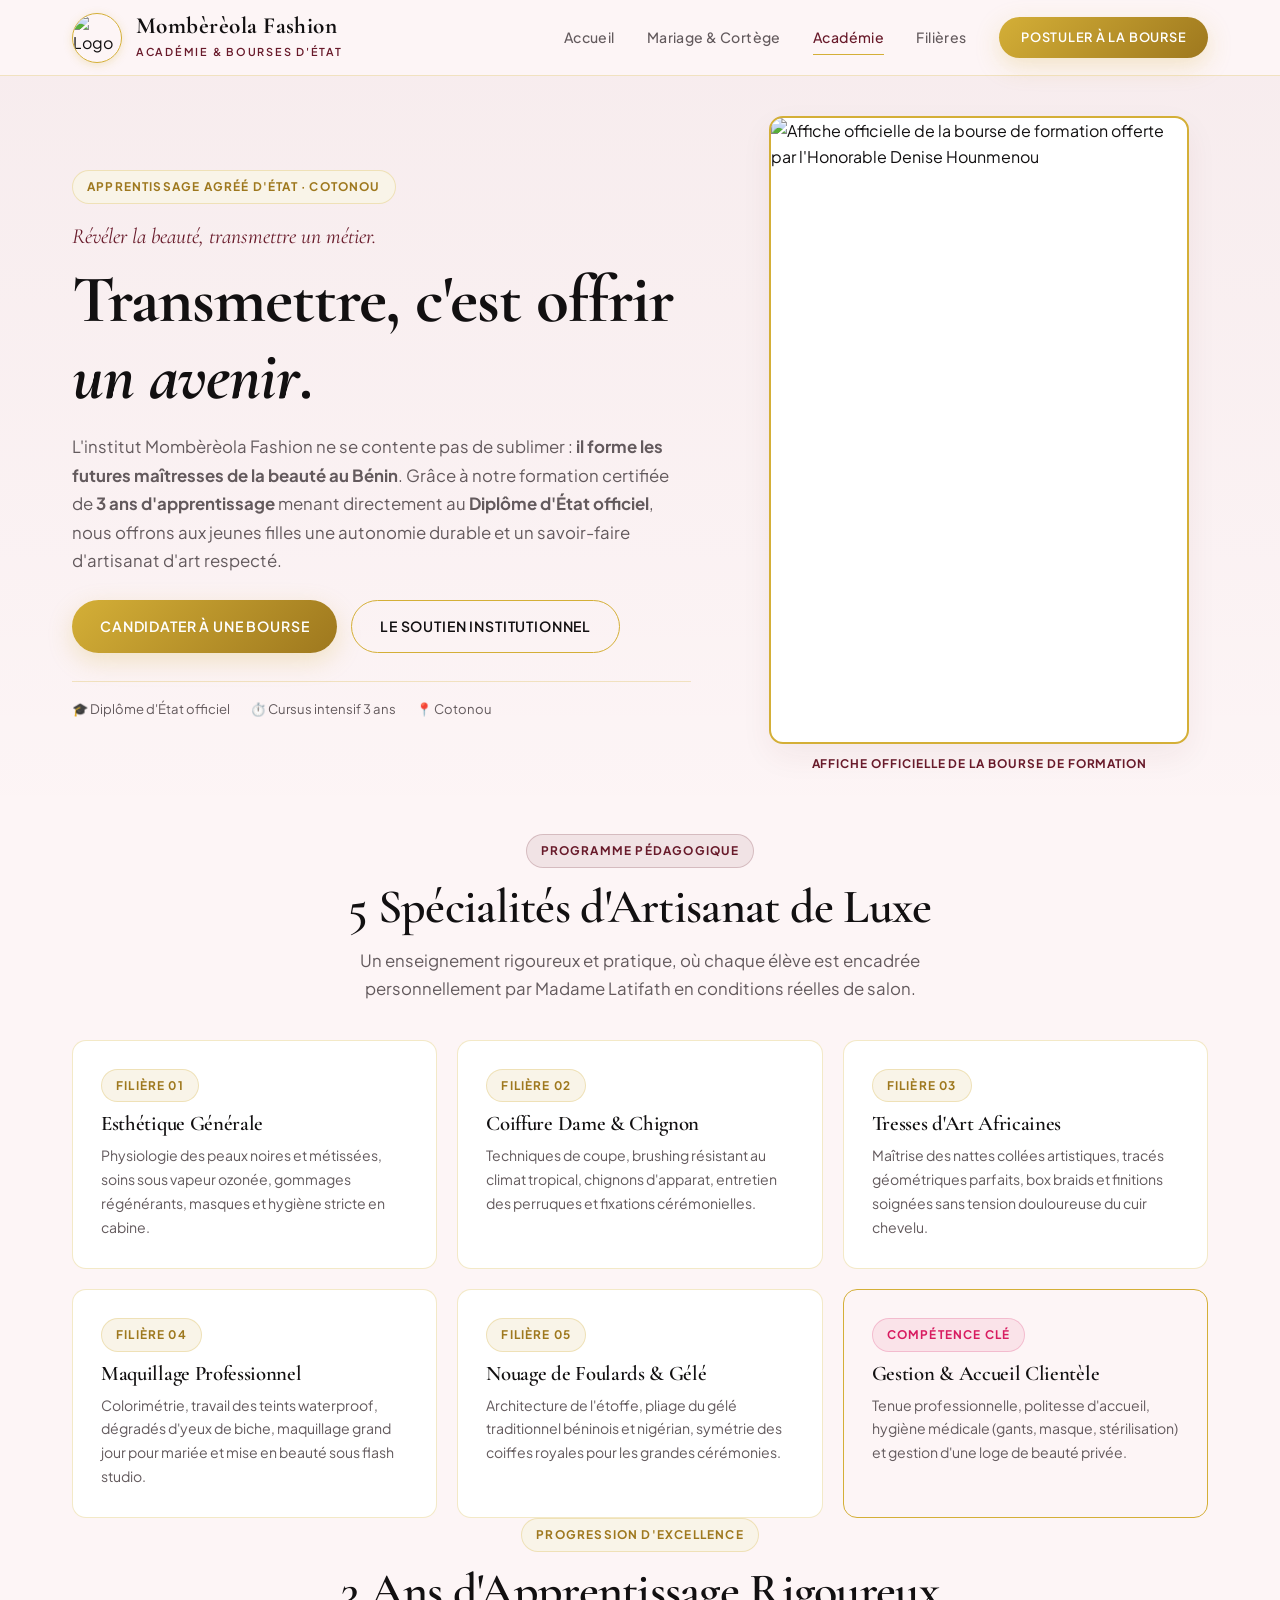
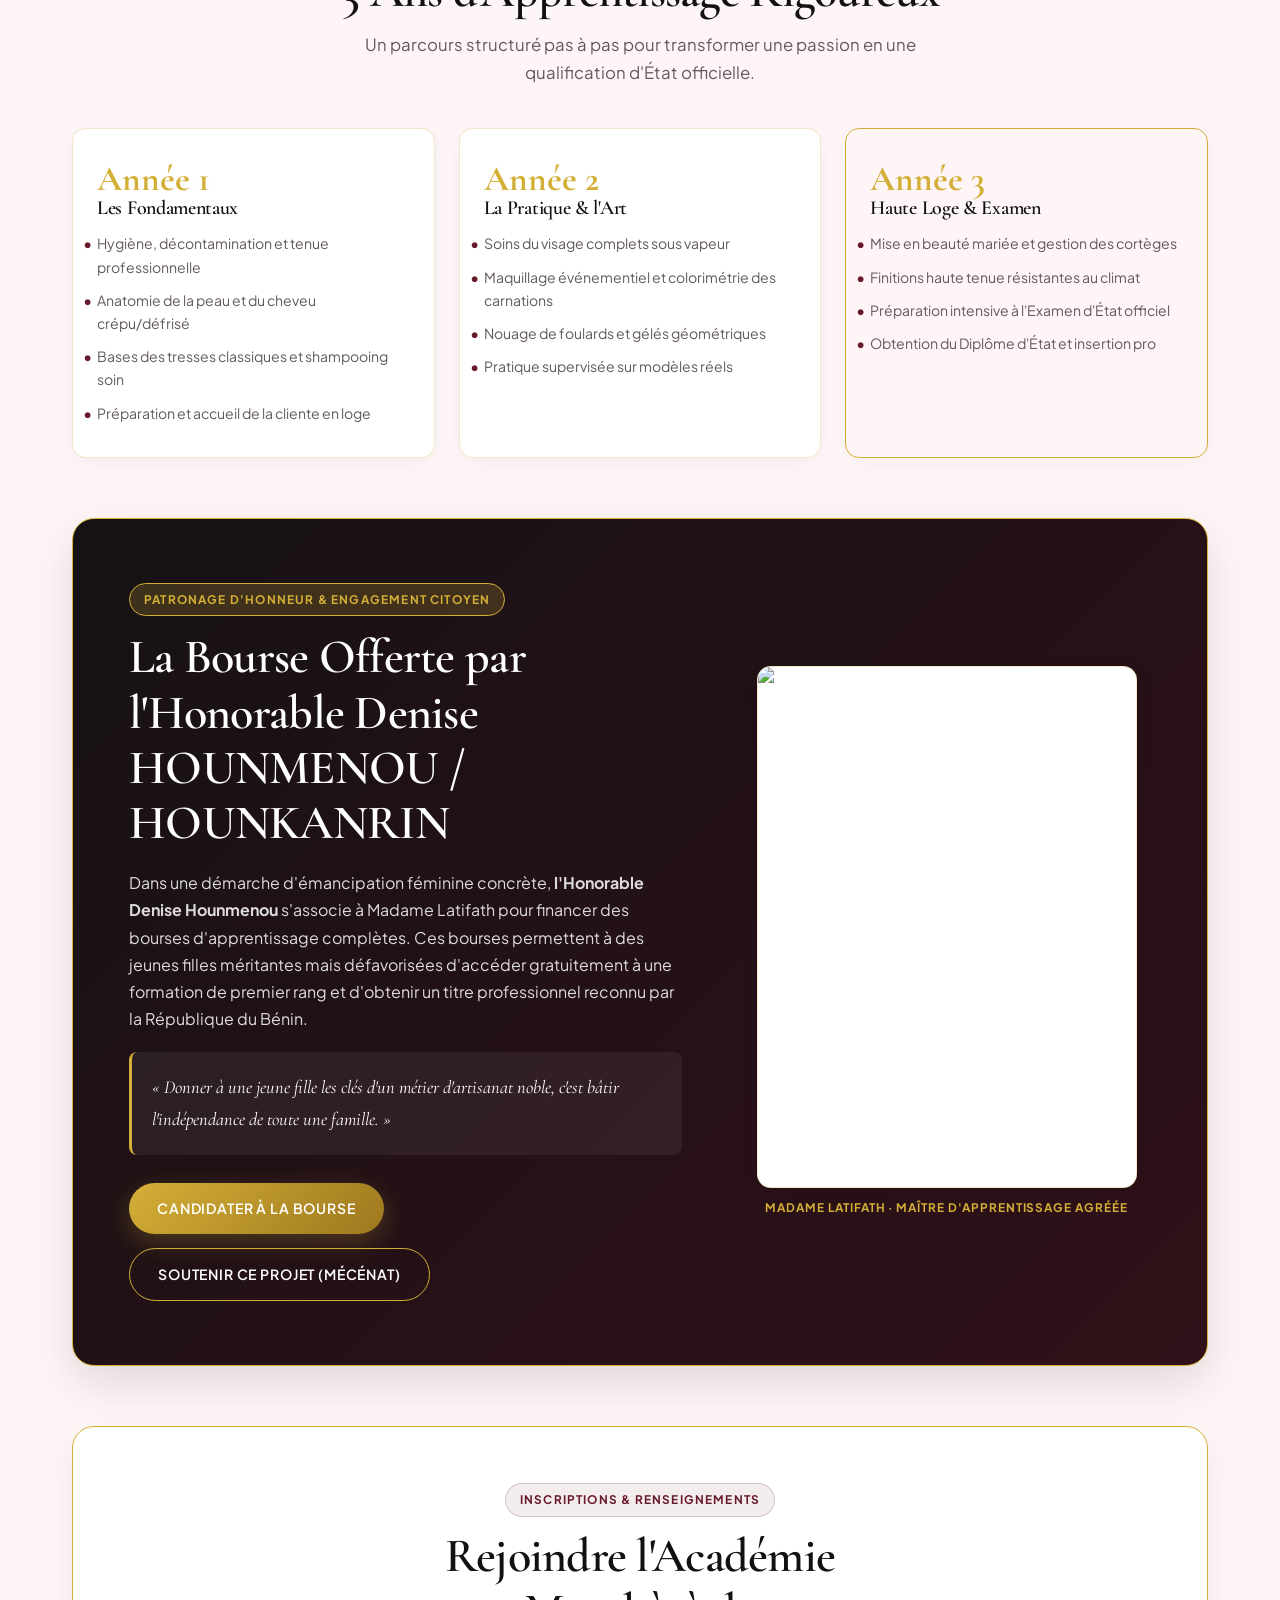
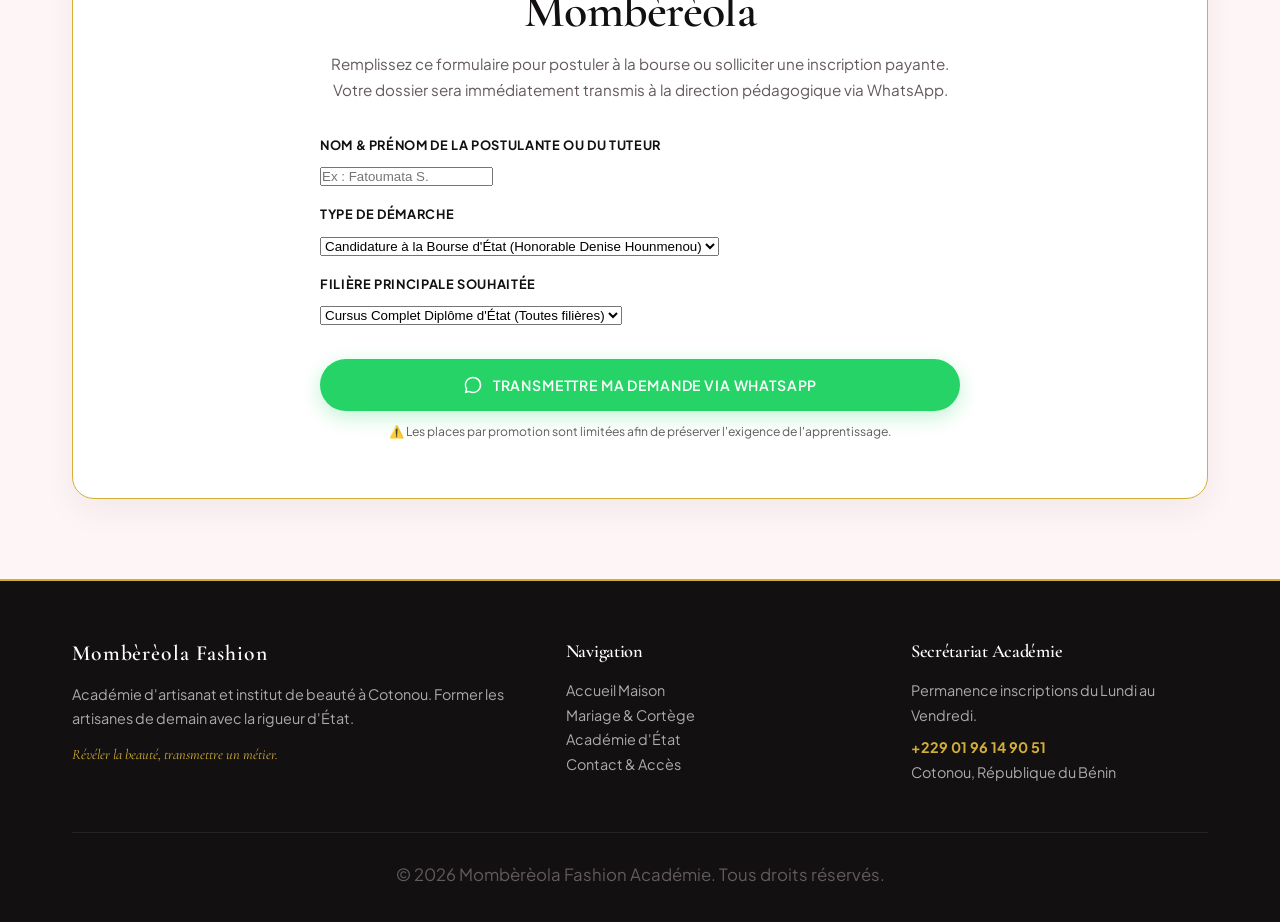
==== academie.html @ f51195c1 "Create academie.html" ====
<!DOCTYPE html>
<html lang="fr" class="scroll-smooth">
<head>
  <meta charset="UTF-8">
  <meta name="viewport" content="width=device-width, initial-scale=1.0">
  <title>Académie & Bourse de Formation d'État | Mombèrèola Fashion Cotonou</title>
  <meta name="description" content="Centre d'apprentissage professionnel en esthétique, coiffure et maquillage à Cotonou. 3 ans de formation menant au Diplôme d'État avec le soutien de l'Honorable Denise Hounmenou.">
  <meta name="theme-color" content="#121011">

  <!-- Favicons officiels -->
  <link rel="icon" href="logo/favicon.ico" sizes="any">
  <link rel="icon" type="image/png" sizes="32x32" href="logo/favicon-32.png">
  <link rel="icon" type="image/png" sizes="192x192" href="logo/favicon-192.png">
  <link rel="apple-touch-icon" href="logo/apple-touch-icon.png">

  <!-- Open Graph -->
  <meta property="og:type" content="website">
  <meta property="og:title" content="Académie Mombèrèola Fashion — Diplôme d'État & Bourse d'Apprentissage">
  <meta property="og:description" content="Transmettre, c'est offrir un avenir. Formez-vous aux métiers d'excellence de la beauté au Bénin.">
  <meta property="og:image" content="images/flyer-bourse-formation-esthetique-coiffure-maquillage-mombereola-fashion.webp">
  <meta property="og:locale" content="fr_BJ">

  <!-- Typographies Google Fonts -->
  <link rel="preconnect" href="https://fonts.googleapis.com">
  <link rel="preconnect" href="https://fonts.gstatic.com" crossorigin>
  <link href="https://fonts.googleapis.com/css2?family=Cormorant+Garamond:ital,wght@0,400;0,600;0,700;1,400;1,600&family=Plus+Jakarta+Sans:wght@300;400;500;600;700&display=swap" rel="stylesheet">

  <!-- Socle CSS Modulaire -->
  <link rel="stylesheet" href="css/variables.css">
  <link rel="stylesheet" href="css/reset-base.css">
  <link rel="stylesheet" href="css/components.css">
  <link rel="stylesheet" href="css/layout.css">

  <style>
    /* ── Hero Académie Institutionnel ── */
    .hero-academy {
      padding: 40px 0 60px;
      background: linear-gradient(180deg, rgba(104, 26, 42, 0.04) 0%, transparent 100%);
    }

    .hero-academy-grid {
      display: grid;
      grid-template-columns: 1fr;
      gap: 40px;
      align-items: center;
    }

    @media (min-width: 992px) {
      .hero-academy-grid {
        grid-template-columns: 1.15fr 0.85fr;
        gap: 60px;
      }
    }

    /* ── Cursus 3 Ans (Timeline) ── */
    .curriculum-grid {
      display: grid;
      grid-template-columns: 1fr;
      gap: 24px;
      margin-top: 40px;
    }

    @media (min-width: 768px) {
      .curriculum-grid { grid-template-columns: repeat(3, 1fr); }
    }

    .curriculum-card {
      background: var(--c-white);
      border-radius: var(--radius-md);
      padding: 32px 24px;
      border: 1px solid var(--c-gold-border);
      position: relative;
      box-shadow: var(--shadow-subtle);
    }

    .curriculum-year {
      font-family: var(--font-serif);
      font-size: 2.2rem;
      font-weight: 700;
      color: var(--c-gold);
      line-height: 1;
      margin-bottom: 8px;
    }

    .curriculum-card h3 {
      font-size: 1.25rem;
      margin-bottom: 12px;
      color: var(--c-ink);
    }

    .curriculum-card ul {
      list-style: none;
      display: flex;
      flex-direction: column;
      gap: 10px;
      font-size: 0.88rem;
      color: var(--c-text-muted);
    }

    .curriculum-card ul li::before {
      content: "•";
      color: var(--c-bordeaux);
      font-weight: bold;
      display: inline-block;
      width: 1em;
      margin-left: -1em;
    }

    /* ── Grille des 5 Filières ── */
    .filiere-grid {
      display: grid;
      grid-template-columns: 1fr;
      gap: 20px;
      margin-top: 36px;
    }

    @media (min-width: 640px) {
      .filiere-grid { grid-template-columns: repeat(2, 1fr); }
    }

    @media (min-width: 1024px) {
      .filiere-grid { grid-template-columns: repeat(3, 1fr); }
    }

    .filiere-card {
      background: var(--c-white);
      border-radius: var(--radius-md);
      padding: 28px;
      border: 1px solid var(--c-gold-border);
      transition: var(--transition-smooth);
    }

    .filiere-card:hover {
      transform: translateY(-4px);
      box-shadow: var(--shadow-card);
      border-color: var(--c-gold);
    }

    .filiere-card h4 {
      font-size: 1.3rem;
      margin-top: 10px;
      margin-bottom: 8px;
      color: var(--c-ink);
    }

    /* ── Bloc Bourse & Mécénat ── */
    .bourse-spotlight {
      background: linear-gradient(135deg, #161214 0%, #301018 100%);
      color: var(--c-white);
      border-radius: var(--radius-lg);
      padding: 48px 24px;
      border: 1px solid var(--c-gold);
      box-shadow: var(--shadow-floating);
      margin: 60px 0;
    }

    @media (min-width: 992px) {
      .bourse-spotlight { padding: 64px 56px; }
    }

    .bourse-layout {
      display: grid;
      grid-template-columns: 1fr;
      gap: 40px;
      align-items: center;
    }

    @media (min-width: 992px) {
      .bourse-layout {
        grid-template-columns: 1.15fr 0.85fr;
        gap: 60px;
      }
    }

    /* Formulaire candidature / mécénat */
    .academy-form-card {
      background: var(--c-white);
      border-radius: var(--radius-lg);
      border: 1.5px solid var(--c-gold);
      box-shadow: var(--shadow-card);
      padding: 40px 24px;
      margin-top: 40px;
    }

    @media (min-width: 768px) {
      .academy-form-card { padding: 56px 48px; }
    }
  </style>

  <!-- Schema.org SEO Cours & Formation -->
  <script type="application/ld+json">
  {
    "@context": "https://schema.org",
    "@type": "Course",
    "name": "Formation Professionnelle en Esthétique, Coiffure et Maquillage",
    "description": "Apprentissage de 3 ans sanctionné par un Diplôme d'État officiel au Bénin, sous la direction de Latifath et avec le soutien de l'Honorable Denise Hounmenou.",
    "provider": {
      "@type": "BeautySalon",
      "name": "Mombèrèola Fashion Académie",
      "address": {
        "@type": "PostalAddress",
        "addressLocality": "Cotonou",
        "addressCountry": "BJ"
      }
    }
  }
  </script>
</head>

<body>

  <!-- ========================================================================
       1. EN-TÊTE
       ======================================================================== -->
  <header class="site-header">
    <div class="container header-container">
      <a href="index.html" class="brand-identity" aria-label="Mombèrèola Fashion Accueil">
        <img src="logo/logo-mombereola-fashion.png" alt="Logo Mombèrèola Fashion" width="50" height="50">
        <div class="brand-text">
          <span class="brand-title">Mombèrèola Fashion</span>
          <p class="brand-sub">Académie & Bourses d'État</p>
        </div>
      </a>

      <nav class="desktop-nav" aria-label="Menu principal">
        <a href="index.html" class="nav-link">Accueil</a>
        <a href="mariee-et-ceremonies.html" class="nav-link">Mariage & Cortège</a>
        <a href="academie.html" class="nav-link active">Académie</a>
        <a href="#filieres" class="nav-link">Filières</a>
        <a href="#candidature" class="btn btn-gold" style="padding: 10px 22px; font-size: 0.8rem;">
          Postuler à la Bourse
        </a>
      </nav>

      <button class="burger-btn" id="burgerToggle" aria-label="Ouvrir le menu">
        <span class="burger-line"></span>
        <span class="burger-line"></span>
        <span class="burger-line"></span>
      </button>
    </div>
  </header>

  <main>

    <!-- ========================================================================
       2. HERO ACADÉMIE — TRANSMETTRE, C'EST OFFRIR UN AVENIR
       ======================================================================== -->
    <section class="hero-academy">
      <div class="container hero-academy-grid">
        <div>
          <span class="badge badge-gold" style="margin-bottom: 14px;">
            Apprentissage Agréé d'État · Cotonou
          </span>

          <p style="font-family: var(--font-serif); font-style: italic; font-size: 1.35rem; color: var(--c-bordeaux); margin-bottom: 6px;">
            Révéler la beauté, transmettre un métier.
          </p>

          <h1 style="margin-bottom: 18px;">
            Transmettre, c'est offrir <em>un avenir</em>.
          </h1>

          <p style="font-size: 1.05rem; margin-bottom: 24px;">
            L'institut Mombèrèola Fashion ne se contente pas de sublimer : <strong>il forme les futures maîtresses de la beauté au Bénin</strong>. Grâce à notre formation certifiée de <strong>3 ans d'apprentissage</strong> menant directement au <strong>Diplôme d'État officiel</strong>, nous offrons aux jeunes filles une autonomie durable et un savoir-faire d'artisanat d'art respecté.
          </p>

          <div style="display:flex; flex-wrap:wrap; gap:14px; margin-bottom: 28px;">
            <a href="#candidature" class="btn btn-gold">
              Candidater à une Bourse
            </a>
            <a href="#bourse" class="btn btn-outline-gold">
              Le Soutien Institutionnel
            </a>
          </div>

          <div style="display:flex; align-items:center; gap:20px; padding-top:16px; border-top:1px solid var(--c-gold-border); font-size:0.82rem; color:var(--c-text-muted);">
            <span>🎓 Diplôme d'État officiel</span>
            <span>⏱️ Cursus intensif 3 ans</span>
            <span>📍 Cotonou</span>
          </div>
        </div>

        <!-- Visuel Affiche Officielle de la Bourse -->
        <div style="max-width: 420px; margin: 0 auto; width: 100%;">
          <div class="card-luxury" style="border: 2px solid var(--c-gold); box-shadow: var(--shadow-card);">
            <img src="images/flyer-bourse-formation-esthetique-coiffure-maquillage-mombereola-fashion.webp" 
                 alt="Affiche officielle de la bourse de formation offerte par l'Honorable Denise Hounmenou" 
                 width="720" height="1080" fetchpriority="high">
          </div>
          <p style="text-align: center; font-size: 0.74rem; text-transform: uppercase; letter-spacing: 0.08em; color: var(--c-bordeaux); margin-top: 10px; font-weight: 700;">
            Affiche Officielle de la Bourse de Formation
          </p>
        </div>
      </div>
    </section>

    <!-- ========================================================================
       3. LES 5 FILIÈRES D'EXCELLENCE ENSEIGNÉES
       ======================================================================== -->
    <section class="section-py" id="filieres" style="background-color: var(--c-surface-soft);">
      <div class="container">
        <div style="text-align: center; max-width: 660px; margin: 0 auto;">
          <span class="badge badge-bordeaux">Programme Pédagogique</span>
          <h2 style="margin-top: 12px; margin-bottom: 12px;">5 Spécialités d'Artisanat de Luxe</h2>
          <p>Un enseignement rigoureux et pratique, où chaque élève est encadrée personnellement par Madame Latifath en conditions réelles de salon.</p>
        </div>

        <div class="filiere-grid">
          
          <!-- Filière 1 -->
          <div class="filiere-card">
            <span class="badge badge-gold">Filière 01</span>
            <h4>Esthétique Générale</h4>
            <p style="font-size: 0.88rem; color: var(--c-text-muted);">
              Physiologie des peaux noires et métissées, soins sous vapeur ozonée, gommages régénérants, masques et hygiène stricte en cabine.
            </p>
          </div>

          <!-- Filière 2 -->
          <div class="filiere-card">
            <span class="badge badge-gold">Filière 02</span>
            <h4>Coiffure Dame &amp; Chignon</h4>
            <p style="font-size: 0.88rem; color: var(--c-text-muted);">
              Techniques de coupe, brushing résistant au climat tropical, chignons d'apparat, entretien des perruques et fixations cérémonielles.
            </p>
          </div>

          <!-- Filière 3 -->
          <div class="filiere-card">
            <span class="badge badge-gold">Filière 03</span>
            <h4>Tresses d'Art Africaines</h4>
            <p style="font-size: 0.88rem; color: var(--c-text-muted);">
              Maîtrise des nattes collées artistiques, tracés géométriques parfaits, box braids et finitions soignées sans tension douloureuse du cuir chevelu.
            </p>
          </div>

          <!-- Filière 4 -->
          <div class="filiere-card">
            <span class="badge badge-gold">Filière 04</span>
            <h4>Maquillage Professionnel</h4>
            <p style="font-size: 0.88rem; color: var(--c-text-muted);">
              Colorimétrie, travail des teints waterproof, dégradés d'yeux de biche, maquillage grand jour pour mariée et mise en beauté sous flash studio.
            </p>
          </div>

          <!-- Filière 5 -->
          <div class="filiere-card">
            <span class="badge badge-gold">Filière 05</span>
            <h4>Nouage de Foulards &amp; Gélé</h4>
            <p style="font-size: 0.88rem; color: var(--c-text-muted);">
              Architecture de l'étoffe, pliage du gélé traditionnel béninois et nigérian, symétrie des coiffes royales pour les grandes cérémonies.
            </p>
          </div>

          <!-- Filière Transversale -->
          <div class="filiere-card" style="background: var(--c-blush-soft); border-color: var(--c-gold);">
            <span class="badge badge-magenta">Compétence Clé</span>
            <h4>Gestion &amp; Accueil Clientèle</h4>
            <p style="font-size: 0.88rem; color: var(--c-text-muted);">
              Tenue professionnelle, politesse d'accueil, hygiène médicale (gants, masque, stérilisation) et gestion d'une loge de beauté privée.
            </p>
          </div>

        </div>
      </div>
    </section>

    <!-- ========================================================================
       4. LE CURSUS EN 3 ANS (VERS LE DIPLÔME D'ÉTAT)
       ======================================================================== -->
    <section class="section-py">
      <div class="container">
        <div style="text-align: center; max-width: 640px; margin: 0 auto;">
          <span class="badge badge-gold">Progression d'Excellence</span>
          <h2 style="margin-top: 12px; margin-bottom: 12px;">3 Ans d'Apprentissage Rigoureux</h2>
          <p>Un parcours structuré pas à pas pour transformer une passion en une qualification d'État officielle.</p>
        </div>

        <div class="curriculum-grid">
          
          <div class="curriculum-card">
            <span class="curriculum-year">Année 1</span>
            <h3>Les Fondamentaux</h3>
            <ul>
              <li>Hygiène, décontamination et tenue professionnelle</li>
              <li>Anatomie de la peau et du cheveu crépu/défrisé</li>
              <li>Bases des tresses classiques et shampooing soin</li>
              <li>Préparation et accueil de la cliente en loge</li>
            </ul>
          </div>

          <div class="curriculum-card">
            <span class="curriculum-year">Année 2</span>
            <h3>La Pratique &amp; l'Art</h3>
            <ul>
              <li>Soins du visage complets sous vapeur</li>
              <li>Maquillage événementiel et colorimétrie des carnations</li>
              <li>Nouage de foulards et gélés géométriques</li>
              <li>Pratique supervisée sur modèles réels</li>
            </ul>
          </div>

          <div class="curriculum-card" style="border-color: var(--c-gold); background: var(--c-blush-soft);">
            <span class="curriculum-year">Année 3</span>
            <h3>Haute Loge &amp; Examen</h3>
            <ul>
              <li>Mise en beauté mariée et gestion des cortèges</li>
              <li>Finitions haute tenue résistantes au climat</li>
              <li>Préparation intensive à l'Examen d'État officiel</li>
              <li>Obtention du Diplôme d'État et insertion pro</li>
            </ul>
          </div>

        </div>
      </div>
    </section>

    <!-- ========================================================================
       5. LE PARTENARIAT AVEC L'HONORABLE DENISE HOUNMENOU
       ======================================================================== -->
    <section class="container" id="bourse">
      <div class="bourse-spotlight">
        <div class="bourse-layout">
          <div>
            <span class="badge" style="background: rgba(212, 175, 55, 0.2); color: var(--c-gold); border: 1px solid var(--c-gold);">
              Patronage d'Honneur &amp; Engagement Citoyen
            </span>
            <h2 style="color: #FFFFFF; margin-top: 14px; margin-bottom: 18px;">
              La Bourse Offerte par l'Honorable Denise HOUNMENOU / HOUNKANRIN
            </h2>
            <p style="color: rgba(255, 255, 255, 0.85); font-size: 1rem; line-height: 1.7; margin-bottom: 20px;">
              Dans une démarche d'émancipation féminine concrète, <strong>l'Honorable Denise Hounmenou</strong> s'associe à Madame Latifath pour financer des bourses d'apprentissage complètes. Ces bourses permettent à des jeunes filles méritantes mais défavorisées d'accéder gratuitement à une formation de premier rang et d'obtenir un titre professionnel reconnu par la République du Bénin.
            </p>

            <div style="background: rgba(255, 255, 255, 0.06); border-radius: var(--radius-sm); padding: 20px; border-left: 3px solid var(--c-gold); margin-bottom: 28px;">
              <p style="font-family: var(--font-serif); font-style: italic; font-size: 1.15rem; color: #FFFFFF;">
                « Donner à une jeune fille les clés d'un métier d'artisanat noble, c'est bâtir l'indépendance de toute une famille. »
              </p>
            </div>

            <div style="display:flex; flex-wrap:wrap; gap:14px;">
              <a href="#candidature" class="btn btn-gold">
                Candidater à la Bourse
              </a>
              <a href="https://wa.me/2290196149051?text=Bonjour%20Madame%20Latifath%2C%20je%20souhaite%20devenir%20partenaire%20ou%20m%C3%A9c%C3%A8ne%20des%20Bourses%20de%20Formation" 
                 target="_blank" rel="noopener noreferrer" class="btn btn-outline-gold" style="color:#FFF; border-color:var(--c-gold);">
                Soutenir ce Projet (Mécénat)
              </a>
            </div>
          </div>

          <!-- Portrait Latifath Maître d'Apprentissage -->
          <div style="max-width: 380px; margin: 0 auto; width: 100%;">
            <div class="card-luxury" style="aspect-ratio: 4/5.5; overflow:hidden;">
              <img src="images/portrait-maquillage-coiffure-chignon-robe-corail-mombereola-fashion.webp" 
                   alt="Madame Latifath, Maître formatrice à l'Académie Mombèrèola Fashion" 
                   width="795" height="1200" loading="lazy" style="height:100%; object-fit:cover;">
            </div>
            <p style="text-align: center; font-size: 0.74rem; text-transform: uppercase; letter-spacing: 0.08em; color: var(--c-gold); margin-top: 10px; font-weight: 700;">
              Madame Latifath · Maître d'Apprentissage Agréée
            </p>
          </div>
        </div>
      </div>
    </section>

    <!-- ========================================================================
       6. FORMULAIRE INTERACTIF CANDIDATURE & SOUTIEN WHATSAPP
       ======================================================================== -->
    <section class="container" id="candidature">
      <div class="academy-form-card">
        <div style="text-align: center; max-width: 620px; margin: 0 auto;">
          <span class="badge badge-bordeaux">Inscriptions &amp; Renseignements</span>
          <h2 style="margin-top: 12px; margin-bottom: 12px;">Rejoindre l'Académie Mombèrèola</h2>
          <p style="font-size: 0.95rem;">
            Remplissez ce formulaire pour postuler à la bourse ou solliciter une inscription payante. Votre dossier sera immédiatement transmis à la direction pédagogique via WhatsApp.
          </p>
        </div>

        <form id="academyForm" style="max-width: 640px; margin: 32px auto 0;">
          <div style="display:grid; grid-template-columns: 1fr; gap: 16px;">
            <div>
              <label for="studentName" style="font-size: 0.8rem; font-weight: 700; text-transform: uppercase; letter-spacing: 0.05em; color: var(--c-ink); display:block; margin-bottom: 6px;">Nom &amp; Prénom de la postulante ou du tuteur</label>
              <input type="text" id="studentName" class="custom-input" placeholder="Ex : Fatoumata S." required>
            </div>

            <div style="display:grid; grid-template-columns: 1fr; gap: 16px;">
              <div>
                <label for="requestType" style="font-size: 0.8rem; font-weight: 700; text-transform: uppercase; letter-spacing: 0.05em; color: var(--c-ink); display:block; margin-bottom: 6px;">Type de Démarche</label>
                <select id="requestType" class="custom-input">
                  <option value="Candidature Bourse Honorable Denise Hounmenou">Candidature à la Bourse d'État (Honorable Denise Hounmenou)</option>
                  <option value="Inscription Cursus Professionnel Standard">Inscription à l'apprentissage (Frais réguliers)</option>
                  <option value="Mécénat / Partenaire Institutionnel">Je souhaite soutenir / parrainer une bourse</option>
                  <option value="Demande d'information générale">Demande d'information générale</option>
                </select>
              </div>

              <div>
                <label for="chosenFiliere" style="font-size: 0.8rem; font-weight: 700; text-transform: uppercase; letter-spacing: 0.05em; color: var(--c-ink); display:block; margin-bottom: 6px;">Filière Principale Souhaitée</label>
                <select id="chosenFiliere" class="custom-input">
                  <option value="Cursus Complet (Esthétique, Coiffure, Tresse, Maquillage, Foulards)">Cursus Complet Diplôme d'État (Toutes filières)</option>
                  <option value="Spécialité Maquillage Professionnel">Spécialité Maquillage Professionnel</option>
                  <option value="Spécialité Coiffure Dame & Tresses">Spécialité Coiffure Dame &amp; Tresses</option>
                  <option value="Spécialité Nouage de Gélé & Foulards">Spécialité Nouage de Gélé &amp; Foulards</option>
                  <option value="Spécialité Soins Cabine & Esthétique">Spécialité Soins Cabine &amp; Esthétique</option>
                </select>
              </div>
            </div>

            <div style="margin-top: 16px; text-align: center;">
              <button type="submit" class="btn btn-whatsapp" style="width: 100%; padding: 16px;">
                <svg width="20" height="20" viewBox="0 0 24 24" fill="currentColor"><path d="M12.04 2c-5.46 0-9.91 4.45-9.91 9.91 0 1.75.46 3.45 1.32 4.95L2.05 22l5.25-1.38c1.45.79 3.08 1.21 4.74 1.21 5.46 0 9.91-4.45 9.91-9.91 0-2.65-1.03-5.14-2.9-7.01A9.82 9.82 0 0 0 12.04 2zm0 18.14c-1.48 0-2.93-.4-4.2-1.15l-.3-.18-3.12.82.83-3.04-.2-.31a8.12 8.12 0 0 1-1.25-4.37c0-4.49 3.65-8.14 8.14-8.14 2.18 0 4.22.85 5.76 2.39a8.08 8.08 0 0 1 2.38 5.75c0 4.49-3.65 8.14-8.14 8.14z"/></svg>
                Transmettre ma Demande via WhatsApp
              </button>
              <p style="font-size: 0.76rem; color: var(--c-text-muted); margin-top: 10px;">
                ⚠️ Les places par promotion sont limitées afin de préserver l'exigence de l'apprentissage.
              </p>
            </div>
          </div>
        </form>
      </div>
    </section>

  </main>

  <!-- ========================================================================
       7. PIED DE PAGE
       ======================================================================== -->
  <footer class="site-footer">
    <div class="container">
      <div class="footer-grid">
        <div class="footer-col">
          <h4 style="font-family: var(--font-serif); letter-spacing: 0.04em;">Mombèrèola Fashion</h4>
          <p style="margin-bottom: 12px;">
            Académie d'artisanat et institut de beauté à Cotonou. Former les artisanes de demain avec la rigueur d'État.
          </p>
          <p style="color: var(--c-gold); font-family: var(--font-serif); font-style: italic;">
            Révéler la beauté, transmettre un métier.
          </p>
        </div>

        <div class="footer-col">
          <h4 style="font-size: 1.15rem;">Navigation</h4>
          <p><a href="index.html">Accueil Maison</a></p>
          <p><a href="mariee-et-ceremonies.html">Mariage & Cortège</a></p>
          <p><a href="academie.html">Académie d'État</a></p>
          <p><a href="index.html#contact">Contact & Accès</a></p>
        </div>

        <div class="footer-col">
          <h4 style="font-size: 1.15rem;">Secrétariat Académie</h4>
          <p>Permanence inscriptions du Lundi au Vendredi.</p>
          <p style="margin-top: 8px; color: var(--c-gold); font-weight: 700;">+229 01 96 14 90 51</p>
          <p>Cotonou, République du Bénin</p>
        </div>
      </div>

      <div class="footer-bottom">
        <p>&copy; <span id="yearPlaceholder"></span> Mombèrèola Fashion Académie. Tous droits réservés.</p>
      </div>
    </div>
  </footer>

  <!-- ========================================================================
       8. BARRE MOBILE FLOTTANTE
       ======================================================================== -->
  <aside class="mobile-concierge-bar" aria-label="Action rapide mobile">
    <a href="tel:+2290196149051" class="mobile-call-action" aria-label="Téléphoner à l'académie">
      <svg width="20" height="20" viewBox="0 0 24 24" fill="none" stroke="currentColor" stroke-width="2"><path d="M22 16.92v3a2 2 0 0 1-2.18 2 19.79 19.79 0 0 1-8.63-3.07 19.5 19.5 0 0 1-6-6 19.79 19.79 0 0 1-3.07-8.67A2 2 0 0 1 4.11 2h3a2 2 0 0 1 2 1.72 12.84 12.84 0 0 0 .7 2.81 2 2 0 0 1-.45 2.11L8.09 9.91a16 16 0 0 0 6 6l1.27-1.27a2 2 0 0 1 2.11-.45 12.84 12.84 0 0 0 2.81.7A2 2 0 0 1 22 16.92z"/></svg>
    </a>
    <a href="https://wa.me/2290196149051?text=Bonjour%20Madame%20Latifath%2C%20je%20souhaite%20des%20informations%20sur%20les%20Bourses%20de%20Formation%20de%20l%27Acad%C3%A9mie" 
       target="_blank" rel="noopener noreferrer" class="mobile-whatsapp-action">
      <svg width="20" height="20" viewBox="0 0 24 24" fill="currentColor"><path d="M12.04 2c-5.46 0-9.91 4.45-9.91 9.91 0 1.75.46 3.45 1.32 4.95L2.05 22l5.25-1.38c1.45.79 3.08 1.21 4.74 1.21 5.46 0 9.91-4.45 9.91-9.91 0-2.65-1.03-5.14-2.9-7.01A9.82 9.82 0 0 0 12.04 2zm0 18.14c-1.48 0-2.93-.4-4.2-1.15l-.3-.18-3.12.82.83-3.04-.2-.31a8.12 8.12 0 0 1-1.25-4.37c0-4.49 3.65-8.14 8.14-8.14 2.18 0 4.22.85 5.76 2.39a8.08 8.08 0 0 1 2.38 5.75c0 4.49-3.65 8.14-8.14 8.14z"/></svg>
      Renseignements Bourse
    </a>
  </aside>

  <!-- Script Générateur WhatsApp Inscription -->
  <script>
    document.getElementById('yearPlaceholder').textContent = new Date().getFullYear();

    // Menu Mobile
    const burgerToggle = document.getElementById('burgerToggle');
    const desktopNav = document.querySelector('.desktop-nav');
    burgerToggle.addEventListener('click', () => {
      const isVisible = desktopNav.style.display === 'flex';
      desktopNav.style.display = isVisible ? 'none' : 'flex';
      desktopNav.style.flexDirection = 'column';
      desktopNav.style.position = 'absolute';
      desktopNav.style.top = 'var(--header-height)';
      desktopNav.style.left = '0';
      desktopNav.style.right = '0';
      desktopNav.style.background = '#FFFFFF';
      desktopNav.style.padding = '24px';
      desktopNav.style.boxShadow = 'var(--shadow-floating)';
      desktopNav.style.borderBottom = '1px solid var(--c-gold-border)';
    });

    // Générateur intelligent WhatsApp Académie
    document.getElementById('academyForm').addEventListener('submit', function(e) {
      e.preventDefault();
      const name = document.getElementById('studentName').value;
      const type = document.getElementById('requestType').value;
      const filiere = document.getElementById('chosenFiliere').value;

      const message = `Bonjour Madame Latifath,\n\nJe vous contacte concernant l'Académie Mombèrèola :\n• Demandeur : *${name}*\n• Objet : *${type}*\n• Filière : *${filiere}*\n\nJe souhaite connaître les modalités de sélection et le dossier à fournir. Merci !`;
      
      const encodedUrl = `https://wa.me/2290196149051?text=${encodeURIComponent(message)}`;
      window.open(encodedUrl, '_blank');
    });
  </script>

</body>
</html>
---- css/variables.css ----
/* ==========================================================================
   MOMBÈRÈOLA FASHION — DESIGN SYSTEM TOKENS
   Identité chromatique extraite directement du logo officiel
   ========================================================================== */

:root {
  /* ── 1. NUANCIER DU LOGO OFFICIEL ── */
  --c-ink:            #121011; /* Noir encre calligraphique (traits, regard, typographie) */
  --c-bordeaux:       #681A2A; /* Bordeaux impérial (feuilles du médaillon floral) */
  --c-bordeaux-dark:  #4A101C; /* Nuance profonde pour contrastes de luxe */
  --c-magenta:        #D81B60; /* Rose fuchsia vibrant (fleur sculptée et lèvres) */
  --c-magenta-glow:   rgba(216, 27, 96, 0.25);
  
  --c-blush-pastel:   #F8D7DE; /* Rose pastel tendre (pétales de cerisier) */
  --c-blush-soft:     #FDF5F6; /* Voile rosé très doux (fonds éditoriaux, soie) */
  --c-white:          #FFFFFF; /* Blanc nacré (centre lumineux du médaillon) */

  /* ── 2. ORS & ANNEAUX PRÉCIEUX ── */
  --c-gold:           #D4AF37; /* Or chaud ciselé du double anneau */
  --c-gold-dark:      #9E781E; /* Ombrage or pour le relief et le biseautage */
  --c-gold-light:     #F9F4E8; /* Éclat d'or pâle pour les badges et surbrillances */
  --c-gold-border:    rgba(212, 175, 55, 0.28); /* Liseré doré haute précision */

  /* ── 3. COULEURS FONCTIONNELLES & CONVERSIONS ── */
  --c-text-primary:   var(--c-ink);
  --c-text-muted:     #635A5D; /* Gris chaud teinté bordeaux pour la lisibilité */
  --c-text-light:     #8C8285;
  --c-wa-green:       #25D366; /* Vert officiel WhatsApp Business */
  --c-wa-green-hover: #1EBE5D;
  --c-wa-glow:        rgba(37, 211, 102, 0.28);

  /* ── 4. TYPOGRAPHIES HAUTE MAISON ── */
  --font-serif:       'Cormorant Garamond', Didot, 'Bodoni MT', Georgia, serif;
  --font-sans:        'Plus Jakarta Sans', -apple-system, BlinkMacSystemFont, 'Segoe UI', Roboto, sans-serif;

  /* ── 5. OMBRES PORTÉES & ÉCRINS ── */
  --shadow-subtle:    0 4px 20px rgba(18, 16, 17, 0.04);
  --shadow-card:      0 12px 32px rgba(104, 26, 42, 0.06);
  --shadow-gold:      0 8px 24px rgba(212, 175, 55, 0.25);
  --shadow-floating:  0 18px 45px rgba(18, 16, 17, 0.12);

  /* ── 6. RAYONS DE COURBURE & ÉCHELLES ── */
  --radius-xs:        4px;
  --radius-sm:        8px;
  --radius-md:        14px;
  --radius-lg:        22px;
  --radius-full:      9999px;

  /* ── 7. TRANSITIONS FLUIDES (60 FPS GARANTI) ── */
  --ease-couture:     cubic-bezier(0.16, 1, 0.3, 1);
  --transition-fast:  all 0.18s var(--ease-couture);
  --transition-smooth: all 0.3s var(--ease-couture);

  /* ── 8. STRUCTURE DE PAGE ── */
  --max-width:        1200px;
  --header-height:    76px;
  --bottom-bar-height: 70px;
}
---- css/components.css ----
/* ==========================================================================
   COMPOSANTS DE LUXE & INTERFACES DE CONVERSION
   ========================================================================== */

/* ── 1. BOUTONS COUTURE ── */
.btn {
  display: inline-flex;
  align-items: center;
  justify-content: center;
  gap: 10px;
  padding: 14px 28px;
  border-radius: var(--radius-full);
  font-size: 0.88rem;
  font-weight: 600;
  letter-spacing: 0.06em;
  text-transform: uppercase;
  transition: var(--transition-fast);
  will-change: transform;
  white-space: nowrap;
}

.btn:hover {
  transform: translateY(-2px);
}

.btn:active {
  transform: translateY(0);
}

/* Bouton Or Miroir (Inspiré du double anneau) */
.btn-gold {
  background: linear-gradient(135deg, var(--c-gold) 0%, var(--c-gold-dark) 100%);
  color: var(--c-white);
  box-shadow: var(--shadow-gold);
}

.btn-gold:hover {
  box-shadow: 0 10px 28px rgba(212, 175, 55, 0.42);
  filter: brightness(1.05);
}

/* Bouton Noir Encre (Graphisme pur du regard) */
.btn-ink {
  background-color: var(--c-ink);
  color: var(--c-white);
}

.btn-ink:hover {
  background-color: var(--c-bordeaux);
}

/* Bouton Contour Or Ciselé */
.btn-outline-gold {
  background: transparent;
  color: var(--c-ink);
  border: 1px solid var(--c-gold);
}

.btn-outline-gold:hover {
  background-color: var(--c-gold-light);
  border-color: var(--c-gold-dark);
}

/* Bouton de Conversion Directe WhatsApp */
.btn-whatsapp {
  background-color: var(--c-wa-green);
  color: var(--c-white);
  box-shadow: 0 6px 20px var(--c-wa-glow);
}

.btn-whatsapp:hover {
  background-color: var(--c-wa-green-hover);
  box-shadow: 0 10px 26px rgba(37, 211, 102, 0.45);
}

/* ── 2. BADGES & DISTINCTIONS ── */
.badge {
  display: inline-flex;
  align-items: center;
  gap: 8px;
  padding: 6px 14px;
  border-radius: var(--radius-full);
  font-size: 0.74rem;
  font-weight: 700;
  letter-spacing: 0.1em;
  text-transform: uppercase;
}

.badge-gold {
  background-color: var(--c-gold-light);
  color: var(--c-gold-dark);
  border: 1px solid var(--c-gold-border);
}

.badge-bordeaux {
  background-color: rgba(104, 26, 42, 0.08);
  color: var(--c-bordeaux);
  border: 1px solid rgba(104, 26, 42, 0.2);
}

.badge-magenta {
  background-color: rgba(216, 27, 96, 0.08);
  color: var(--c-magenta);
  border: 1px solid rgba(216, 27, 96, 0.2);
}

/* ── 3. CARTES HAUTE MAISON ── */
.card-luxury {
  background-color: var(--c-white);
  border-radius: var(--radius-md);
  border: 1px solid var(--c-gold-border);
  overflow: hidden;
  transition: var(--transition-smooth);
  box-shadow: var(--shadow-subtle);
}

.card-luxury:hover {
  transform: translateY(-4px);
  box-shadow: var(--shadow-card);
  border-color: var(--c-gold);
}

/* ── 4. SÉPARATEURS HAUTE COUTURE ── */
.ornament-line {
  display: flex;
  align-items: center;
  justify-content: center;
  gap: 16px;
  margin: 32px auto;
  max-width: 240px;
}

.ornament-line::before,
.ornament-line::after {
  content: "";
  height: 1px;
  flex-grow: 1;
  background: linear-gradient(90deg, transparent, var(--c-gold), transparent);
}

.ornament-dot {
  width: 6px;
  height: 6px;
  border-radius: 50%;
  background-color: var(--c-gold);
}
---- css/layout.css ----
/* ==========================================================================
   STRUCTURE GÉNÉRALE : EN-TÊTE, BARRE MOBILE & PIED DE PAGE
   ========================================================================== */

/* ── 1. EN-TÊTE FIXE ULTRA-LÉGER ── */
.site-header {
  position: sticky;
  top: 0;
  z-index: 100;
  height: var(--header-height);
  background: rgba(253, 245, 246, 0.92);
  backdrop-filter: blur(14px);
  -webkit-backdrop-filter: blur(14px);
  border-bottom: 1px solid var(--c-gold-border);
  transition: var(--transition-smooth);
}

.header-container {
  height: 100%;
  display: flex;
  align-items: center;
  justify-content: space-between;
}

/* Bloc Logo + Titre */
.brand-identity {
  display: flex;
  align-items: center;
  gap: 14px;
}

.brand-identity img {
  width: 50px;
  height: 50px;
  border-radius: 50%;
  object-fit: cover;
  border: 1.5px solid var(--c-gold);
  box-shadow: 0 2px 8px rgba(212, 175, 55, 0.25);
}

.brand-text h1, .brand-text .brand-title {
  font-family: var(--font-serif);
  font-size: 1.45rem;
  font-weight: 700;
  color: var(--c-ink);
  line-height: 1;
  letter-spacing: 0.02em;
}

.brand-text .brand-sub {
  font-size: 0.68rem;
  letter-spacing: 0.16em;
  text-transform: uppercase;
  color: var(--c-bordeaux);
  margin-top: 3px;
  font-weight: 600;
}

/* Menu Ordinateur */
.desktop-nav {
  display: none;
}

@media (min-width: 992px) {
  .desktop-nav {
    display: flex;
    align-items: center;
    gap: 32px;
  }

  .nav-link {
    font-size: 0.88rem;
    font-weight: 500;
    color: var(--c-text-muted);
    letter-spacing: 0.03em;
    position: relative;
    padding: 6px 0;
  }

  .nav-link:hover, .nav-link.active {
    color: var(--c-bordeaux);
  }

  .nav-link::after {
    content: "";
    position: absolute;
    bottom: 0;
    left: 0;
    width: 0;
    height: 1.5px;
    background-color: var(--c-gold);
    transition: var(--transition-fast);
  }

  .nav-link:hover::after, .nav-link.active::after {
    width: 100%;
  }
}

/* Bouton Burger Mobile */
.burger-btn {
  display: flex;
  flex-direction: column;
  justify-content: center;
  gap: 5px;
  width: 44px;
  height: 44px;
  padding: 8px;
  border-radius: var(--radius-sm);
}

@media (min-width: 992px) {
  .burger-btn { display: none; }
}

.burger-line {
  width: 100%;
  height: 2px;
  background-color: var(--c-ink);
  border-radius: 2px;
  transition: var(--transition-fast);
}

/* ── 2. BARRE MOBILE CONCIERGERIE WHATSAPP (CONVERSION MAXIMALE) ── */
.mobile-concierge-bar {
  position: fixed;
  bottom: 0;
  left: 0;
  right: 0;
  z-index: 100;
  height: var(--bottom-bar-height);
  background: rgba(255, 255, 255, 0.98);
  backdrop-filter: blur(12px);
  -webkit-backdrop-filter: blur(12px);
  border-top: 1px solid var(--c-gold-border);
  padding: 10px 16px;
  display: flex;
  align-items: center;
  gap: 12px;
  box-shadow: 0 -4px 20px rgba(18, 16, 17, 0.08);
}

@media (min-width: 1024px) {
  .mobile-concierge-bar { display: none; }
}

.mobile-call-action {
  display: flex;
  align-items: center;
  justify-content: center;
  width: 48px;
  height: 48px;
  border-radius: 50%;
  background-color: var(--c-blush-soft);
  border: 1px solid var(--c-gold-border);
  color: var(--c-bordeaux);
  flex-shrink: 0;
}

.mobile-whatsapp-action {
  flex-grow: 1;
  height: 48px;
  background-color: var(--c-wa-green);
  color: var(--c-white);
  border-radius: var(--radius-full);
  display: flex;
  align-items: center;
  justify-content: center;
  gap: 8px;
  font-size: 0.86rem;
  font-weight: 700;
  letter-spacing: 0.03em;
  box-shadow: 0 4px 16px var(--c-wa-glow);
}

/* ── 3. PIED DE PAGE INSTITUTIONNEL ── */
.site-footer {
  background-color: var(--c-ink);
  color: rgba(255, 255, 255, 0.72);
  border-top: 2px solid var(--c-gold);
  padding: 60px 0 32px;
  margin-top: 80px;
}

.footer-grid {
  display: grid;
  grid-template-columns: 1fr;
  gap: 40px;
  margin-bottom: 48px;
}

@media (min-width: 768px) {
  .footer-grid {
    grid-template-columns: 1.5fr 1fr 1fr;
    gap: 48px;
  }
}

.footer-col h4 {
  color: var(--c-white);
  font-size: 1.35rem;
  margin-bottom: 16px;
}

.footer-col p {
  color: rgba(255, 255, 255, 0.65);
  font-size: 0.9rem;
}

.footer-bottom {
  text-align: center;
  padding-top: 28px;
  border-top: 1px solid rgba(255, 255, 255, 0.08);
  font-size: 0.78rem;
  color: rgba(255, 255, 255, 0.45);
}
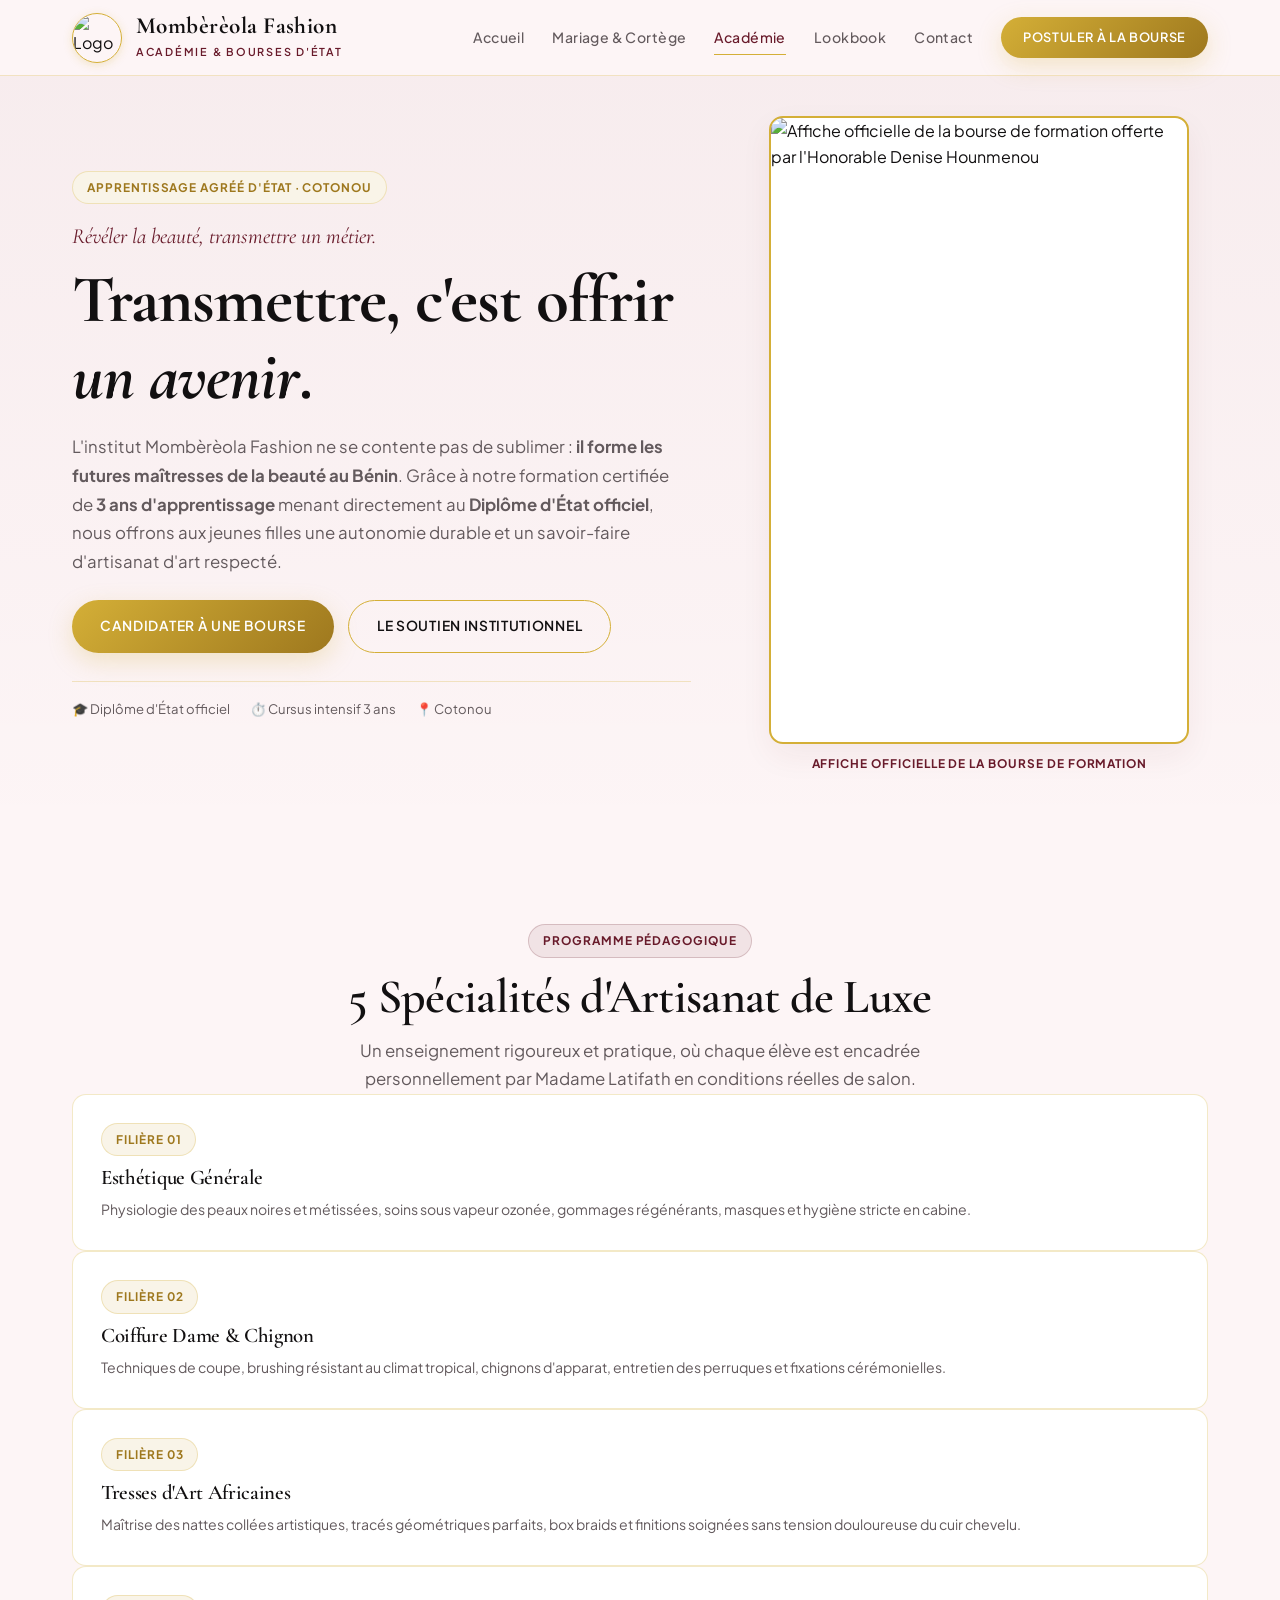
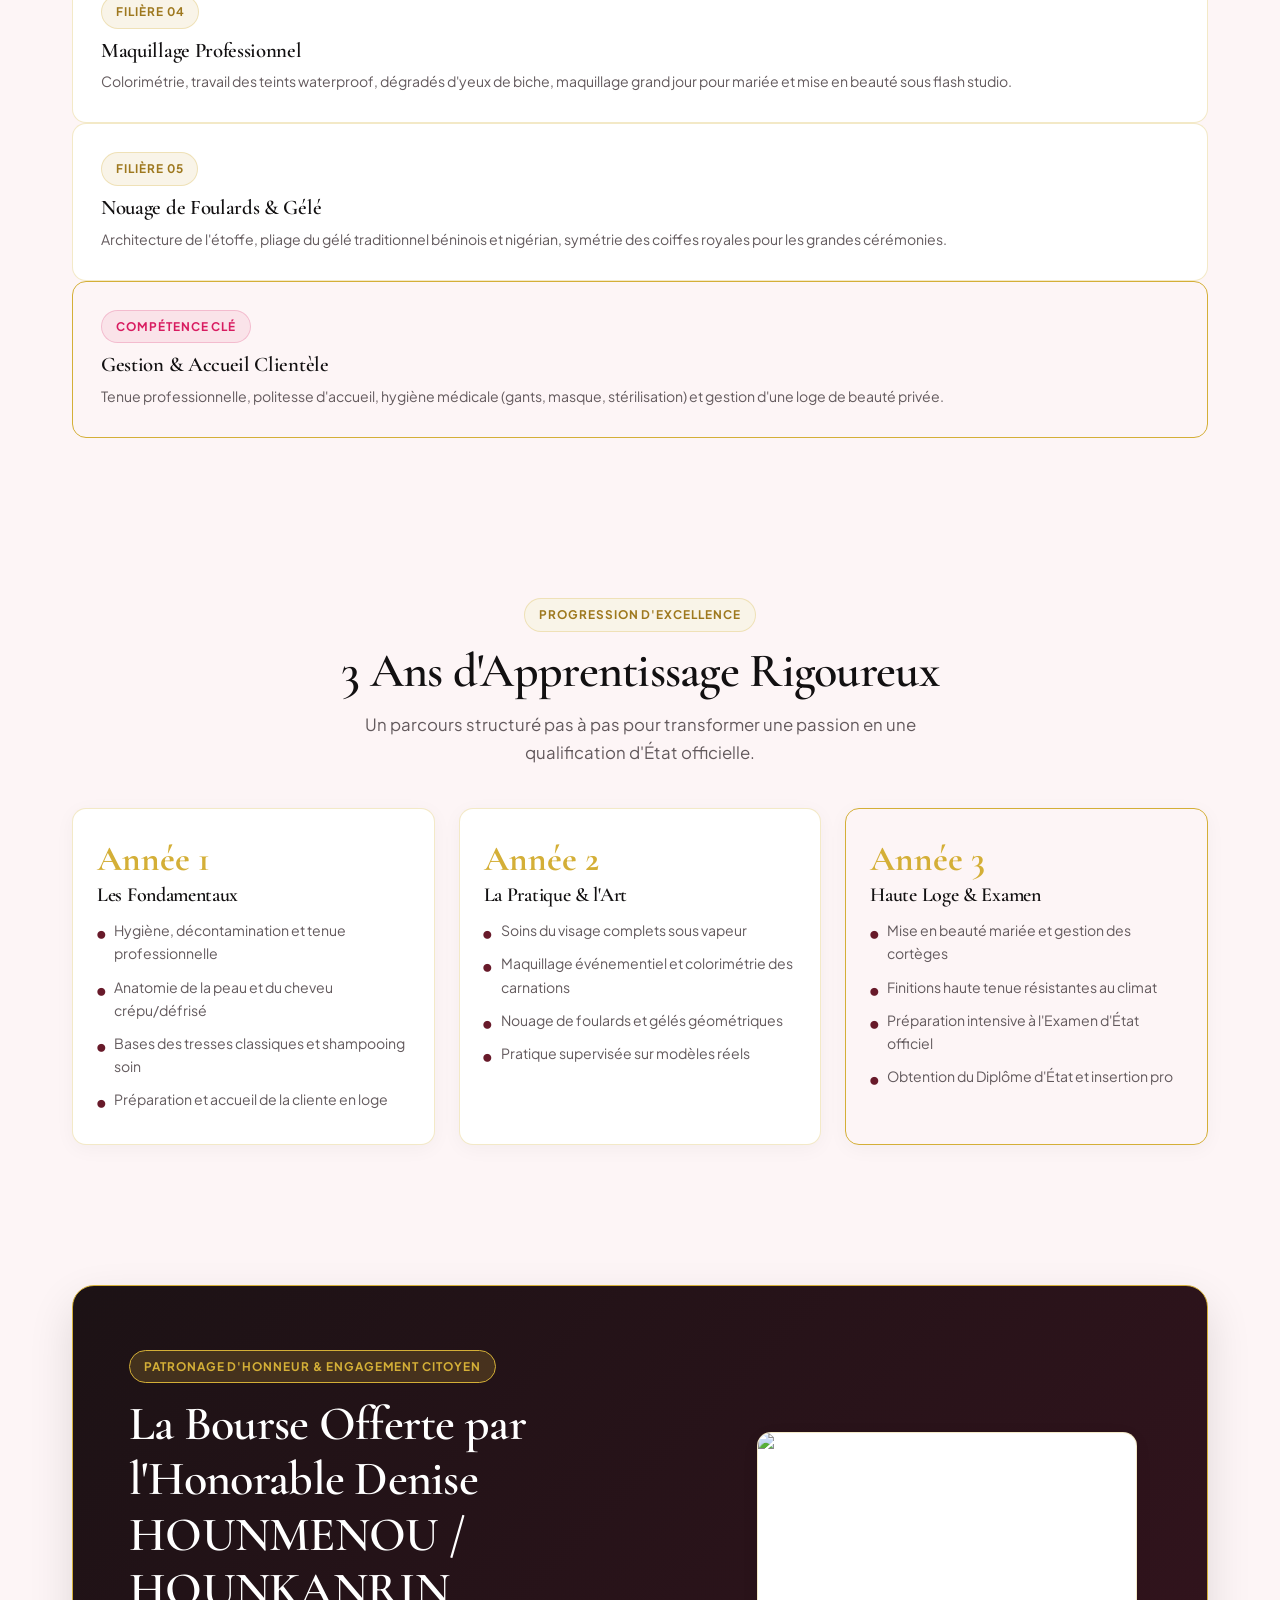
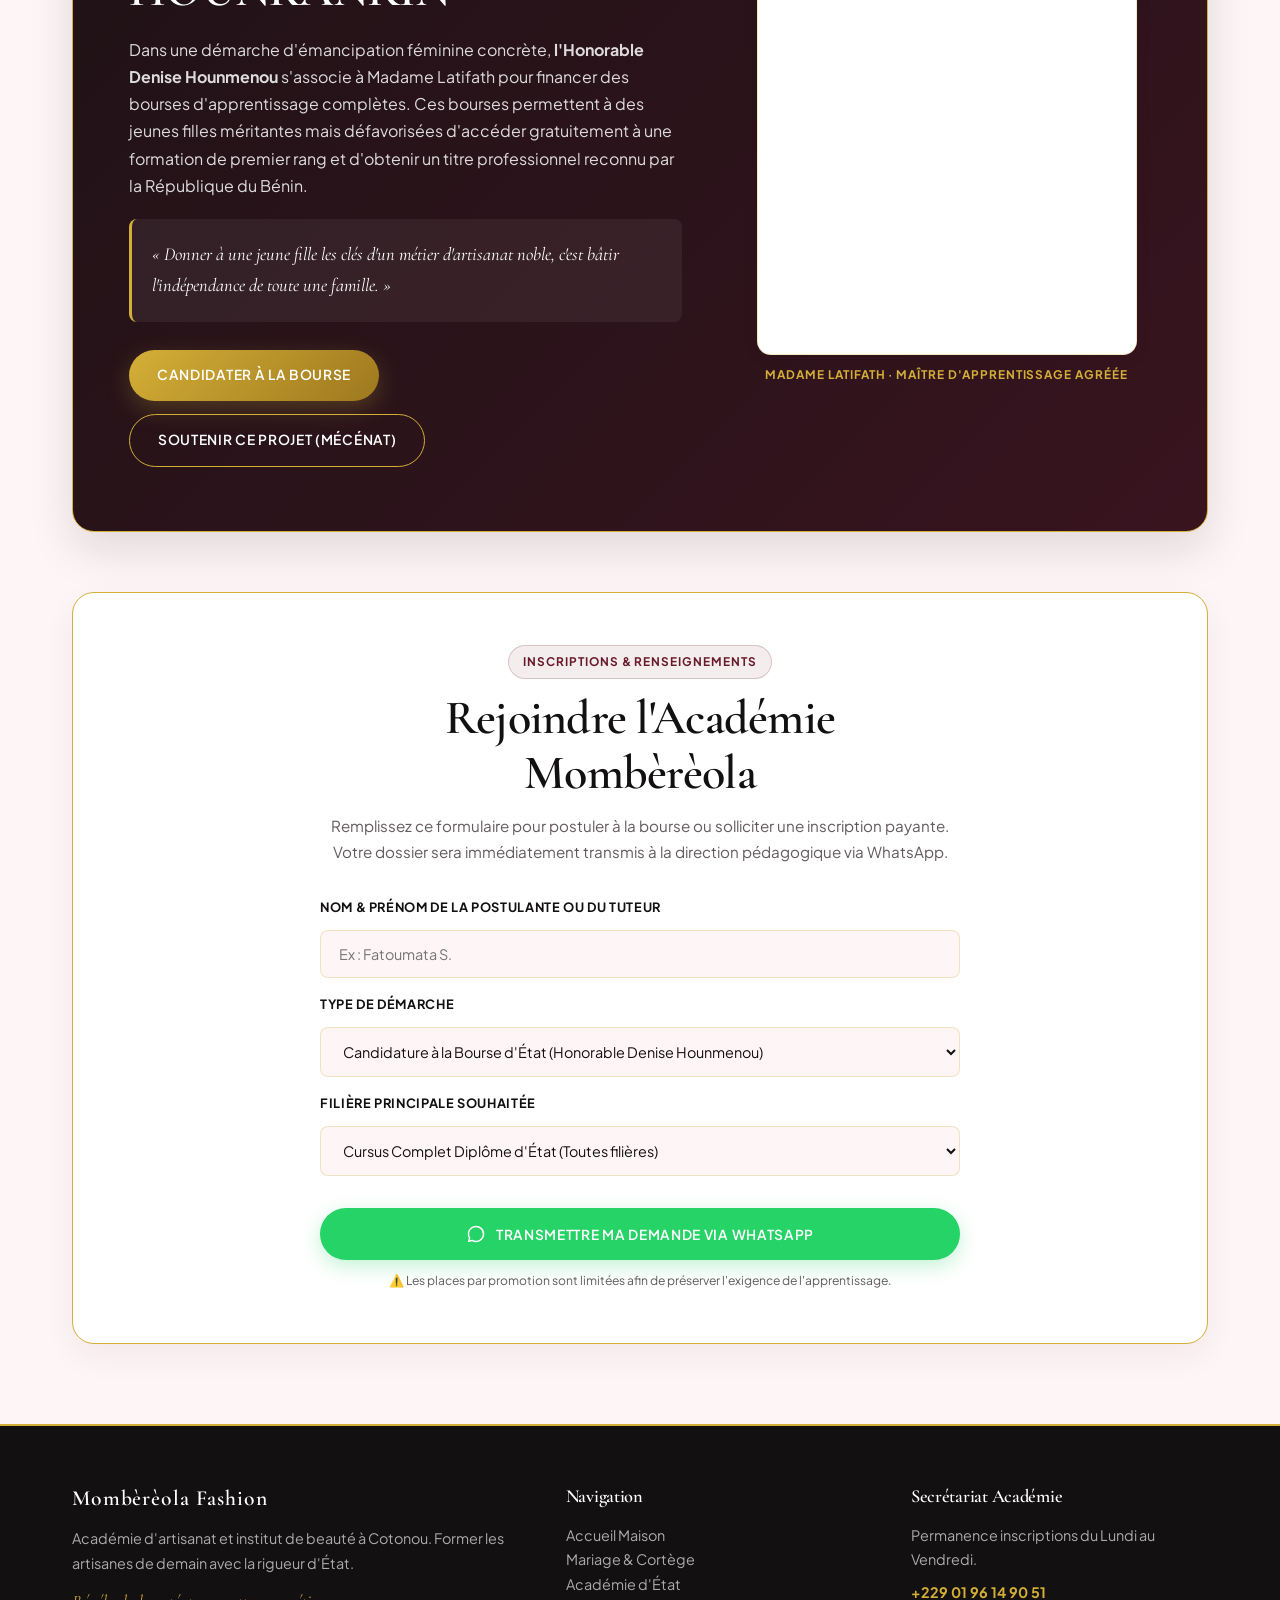
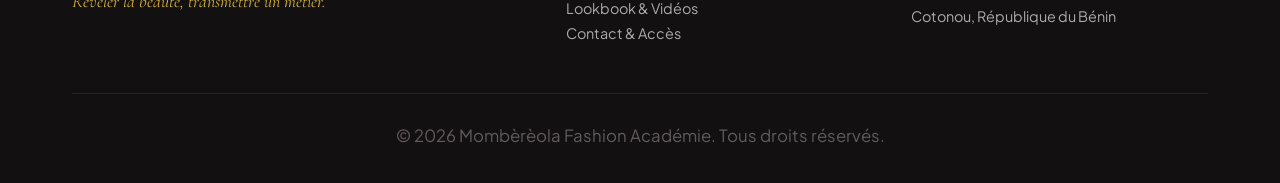
==== commit a7368dba: "Update academie.html" ====
--- a/academie.html
+++ b/academie.html
@@ -25,167 +25,11 @@
   <link rel="preconnect" href="https://fonts.gstatic.com" crossorigin>
   <link href="https://fonts.googleapis.com/css2?family=Cormorant+Garamond:ital,wght@0,400;0,600;0,700;1,400;1,600&family=Plus+Jakarta+Sans:wght@300;400;500;600;700&display=swap" rel="stylesheet">
 
-  <!-- Socle CSS Modulaire -->
+  <!-- Socle CSS Modulaire Consolidé -->
   <link rel="stylesheet" href="css/variables.css">
   <link rel="stylesheet" href="css/reset-base.css">
   <link rel="stylesheet" href="css/components.css">
   <link rel="stylesheet" href="css/layout.css">
-
-  <style>
-    /* ── Hero Académie Institutionnel ── */
-    .hero-academy {
-      padding: 40px 0 60px;
-      background: linear-gradient(180deg, rgba(104, 26, 42, 0.04) 0%, transparent 100%);
-    }
-
-    .hero-academy-grid {
-      display: grid;
-      grid-template-columns: 1fr;
-      gap: 40px;
-      align-items: center;
-    }
-
-    @media (min-width: 992px) {
-      .hero-academy-grid {
-        grid-template-columns: 1.15fr 0.85fr;
-        gap: 60px;
-      }
-    }
-
-    /* ── Cursus 3 Ans (Timeline) ── */
-    .curriculum-grid {
-      display: grid;
-      grid-template-columns: 1fr;
-      gap: 24px;
-      margin-top: 40px;
-    }
-
-    @media (min-width: 768px) {
-      .curriculum-grid { grid-template-columns: repeat(3, 1fr); }
-    }
-
-    .curriculum-card {
-      background: var(--c-white);
-      border-radius: var(--radius-md);
-      padding: 32px 24px;
-      border: 1px solid var(--c-gold-border);
-      position: relative;
-      box-shadow: var(--shadow-subtle);
-    }
-
-    .curriculum-year {
-      font-family: var(--font-serif);
-      font-size: 2.2rem;
-      font-weight: 700;
-      color: var(--c-gold);
-      line-height: 1;
-      margin-bottom: 8px;
-    }
-
-    .curriculum-card h3 {
-      font-size: 1.25rem;
-      margin-bottom: 12px;
-      color: var(--c-ink);
-    }
-
-    .curriculum-card ul {
-      list-style: none;
-      display: flex;
-      flex-direction: column;
-      gap: 10px;
-      font-size: 0.88rem;
-      color: var(--c-text-muted);
-    }
-
-    .curriculum-card ul li::before {
-      content: "•";
-      color: var(--c-bordeaux);
-      font-weight: bold;
-      display: inline-block;
-      width: 1em;
-      margin-left: -1em;
-    }
-
-    /* ── Grille des 5 Filières ── */
-    .filiere-grid {
-      display: grid;
-      grid-template-columns: 1fr;
-      gap: 20px;
-      margin-top: 36px;
-    }
-
-    @media (min-width: 640px) {
-      .filiere-grid { grid-template-columns: repeat(2, 1fr); }
-    }
-
-    @media (min-width: 1024px) {
-      .filiere-grid { grid-template-columns: repeat(3, 1fr); }
-    }
-
-    .filiere-card {
-      background: var(--c-white);
-      border-radius: var(--radius-md);
-      padding: 28px;
-      border: 1px solid var(--c-gold-border);
-      transition: var(--transition-smooth);
-    }
-
-    .filiere-card:hover {
-      transform: translateY(-4px);
-      box-shadow: var(--shadow-card);
-      border-color: var(--c-gold);
-    }
-
-    .filiere-card h4 {
-      font-size: 1.3rem;
-      margin-top: 10px;
-      margin-bottom: 8px;
-      color: var(--c-ink);
-    }
-
-    /* ── Bloc Bourse & Mécénat ── */
-    .bourse-spotlight {
-      background: linear-gradient(135deg, #161214 0%, #301018 100%);
-      color: var(--c-white);
-      border-radius: var(--radius-lg);
-      padding: 48px 24px;
-      border: 1px solid var(--c-gold);
-      box-shadow: var(--shadow-floating);
-      margin: 60px 0;
-    }
-
-    @media (min-width: 992px) {
-      .bourse-spotlight { padding: 64px 56px; }
-    }
-
-    .bourse-layout {
-      display: grid;
-      grid-template-columns: 1fr;
-      gap: 40px;
-      align-items: center;
-    }
-
-    @media (min-width: 992px) {
-      .bourse-layout {
-        grid-template-columns: 1.15fr 0.85fr;
-        gap: 60px;
-      }
-    }
-
-    /* Formulaire candidature / mécénat */
-    .academy-form-card {
-      background: var(--c-white);
-      border-radius: var(--radius-lg);
-      border: 1.5px solid var(--c-gold);
-      box-shadow: var(--shadow-card);
-      padding: 40px 24px;
-      margin-top: 40px;
-    }
-
-    @media (min-width: 768px) {
-      .academy-form-card { padding: 56px 48px; }
-    }
-  </style>
 
   <!-- Schema.org SEO Cours & Formation -->
   <script type="application/ld+json">
@@ -226,7 +70,8 @@
         <a href="index.html" class="nav-link">Accueil</a>
         <a href="mariee-et-ceremonies.html" class="nav-link">Mariage & Cortège</a>
         <a href="academie.html" class="nav-link active">Académie</a>
-        <a href="#filieres" class="nav-link">Filières</a>
+        <a href="lookbook.html" class="nav-link">Lookbook</a>
+        <a href="contact.html" class="nav-link">Contact</a>
         <a href="#candidature" class="btn btn-gold" style="padding: 10px 22px; font-size: 0.8rem;">
           Postuler à la Bourse
         </a>
@@ -252,7 +97,7 @@
             Apprentissage Agréé d'État · Cotonou
           </span>
 
-          <p style="font-family: var(--font-serif); font-style: italic; font-size: 1.35rem; color: var(--c-bordeaux); margin-bottom: 6px;">
+          <p class="founder-tagline" style="font-size: 1.35rem; margin-bottom: 6px;">
             Révéler la beauté, transmettre un métier.
           </p>
 
@@ -307,7 +152,6 @@
 
         <div class="filiere-grid">
           
-          <!-- Filière 1 -->
           <div class="filiere-card">
             <span class="badge badge-gold">Filière 01</span>
             <h4>Esthétique Générale</h4>
@@ -316,7 +160,6 @@
             </p>
           </div>
 
-          <!-- Filière 2 -->
           <div class="filiere-card">
             <span class="badge badge-gold">Filière 02</span>
             <h4>Coiffure Dame &amp; Chignon</h4>
@@ -325,7 +168,6 @@
             </p>
           </div>
 
-          <!-- Filière 3 -->
           <div class="filiere-card">
             <span class="badge badge-gold">Filière 03</span>
             <h4>Tresses d'Art Africaines</h4>
@@ -334,7 +176,6 @@
             </p>
           </div>
 
-          <!-- Filière 4 -->
           <div class="filiere-card">
             <span class="badge badge-gold">Filière 04</span>
             <h4>Maquillage Professionnel</h4>
@@ -343,7 +184,6 @@
             </p>
           </div>
 
-          <!-- Filière 5 -->
           <div class="filiere-card">
             <span class="badge badge-gold">Filière 05</span>
             <h4>Nouage de Foulards &amp; Gélé</h4>
@@ -352,7 +192,6 @@
             </p>
           </div>
 
-          <!-- Filière Transversale -->
           <div class="filiere-card" style="background: var(--c-blush-soft); border-color: var(--c-gold);">
             <span class="badge badge-magenta">Compétence Clé</span>
             <h4>Gestion &amp; Accueil Clientèle</h4>
@@ -534,7 +373,7 @@
           <p style="margin-bottom: 12px;">
             Académie d'artisanat et institut de beauté à Cotonou. Former les artisanes de demain avec la rigueur d'État.
           </p>
-          <p style="color: var(--c-gold); font-family: var(--font-serif); font-style: italic;">
+          <p class="founder-tagline" style="color: var(--c-gold); font-size: 1.1rem;">
             Révéler la beauté, transmettre un métier.
           </p>
         </div>
@@ -544,7 +383,8 @@
           <p><a href="index.html">Accueil Maison</a></p>
           <p><a href="mariee-et-ceremonies.html">Mariage & Cortège</a></p>
           <p><a href="academie.html">Académie d'État</a></p>
-          <p><a href="index.html#contact">Contact & Accès</a></p>
+          <p><a href="lookbook.html">Lookbook & Vidéos</a></p>
+          <p><a href="contact.html">Contact & Accès</a></p>
         </div>
 
         <div class="footer-col">
@@ -575,11 +415,9 @@
     </a>
   </aside>
 
-  <!-- Script Générateur WhatsApp Inscription -->
   <script>
     document.getElementById('yearPlaceholder').textContent = new Date().getFullYear();
 
-    // Menu Mobile
     const burgerToggle = document.getElementById('burgerToggle');
     const desktopNav = document.querySelector('.desktop-nav');
     burgerToggle.addEventListener('click', () => {
@@ -596,7 +434,6 @@
       desktopNav.style.borderBottom = '1px solid var(--c-gold-border)';
     });
 
-    // Générateur intelligent WhatsApp Académie
     document.getElementById('academyForm').addEventListener('submit', function(e) {
       e.preventDefault();
       const name = document.getElementById('studentName').value;
--- a/css/components.css
+++ b/css/components.css
@@ -1,5 +1,5 @@
 /* ==========================================================================
-   COMPOSANTS DE LUXE & INTERFACES DE CONVERSION
+   MOMBÈRÈOLA FASHION — COMPOSANTS HAUTE MAISON (100% CONSOLIDÉ)
    ========================================================================== */
 
 /* ── 1. BOUTONS COUTURE ── */
@@ -10,13 +10,14 @@
   gap: 10px;
   padding: 14px 28px;
   border-radius: var(--radius-full);
-  font-size: 0.88rem;
+  font-size: 0.86rem;
   font-weight: 600;
-  letter-spacing: 0.06em;
+  letter-spacing: 0.05em;
   text-transform: uppercase;
   transition: var(--transition-fast);
   will-change: transform;
   white-space: nowrap;
+  cursor: pointer;
 }
 
 .btn:hover {
@@ -27,7 +28,6 @@
   transform: translateY(0);
 }
 
-/* Bouton Or Miroir (Inspiré du double anneau) */
 .btn-gold {
   background: linear-gradient(135deg, var(--c-gold) 0%, var(--c-gold-dark) 100%);
   color: var(--c-white);
@@ -39,7 +39,6 @@
   filter: brightness(1.05);
 }
 
-/* Bouton Noir Encre (Graphisme pur du regard) */
 .btn-ink {
   background-color: var(--c-ink);
   color: var(--c-white);
@@ -49,7 +48,6 @@
   background-color: var(--c-bordeaux);
 }
 
-/* Bouton Contour Or Ciselé */
 .btn-outline-gold {
   background: transparent;
   color: var(--c-ink);
@@ -61,7 +59,6 @@
   border-color: var(--c-gold-dark);
 }
 
-/* Bouton de Conversion Directe WhatsApp */
 .btn-whatsapp {
   background-color: var(--c-wa-green);
   color: var(--c-white);
@@ -71,6 +68,30 @@
 .btn-whatsapp:hover {
   background-color: var(--c-wa-green-hover);
   box-shadow: 0 10px 26px rgba(37, 211, 102, 0.45);
+}
+
+.lookbook-btn {
+  display: inline-flex;
+  align-items: center;
+  justify-content: center;
+  gap: 6px;
+  font-size: 0.74rem;
+  font-weight: 700;
+  text-transform: uppercase;
+  letter-spacing: 0.06em;
+  color: var(--c-bordeaux);
+  border: 1px solid var(--c-gold-border);
+  padding: 8px 14px;
+  border-radius: var(--radius-full);
+  background: var(--c-blush-soft);
+  transition: var(--transition-fast);
+  margin-top: 6px;
+}
+
+.lookbook-btn:hover {
+  background: var(--c-bordeaux);
+  color: var(--c-white);
+  border-color: var(--c-bordeaux);
 }
 
 /* ── 2. BADGES & DISTINCTIONS ── */
@@ -82,7 +103,7 @@
   border-radius: var(--radius-full);
   font-size: 0.74rem;
   font-weight: 700;
-  letter-spacing: 0.1em;
+  letter-spacing: 0.08em;
   text-transform: uppercase;
 }
 
@@ -104,7 +125,69 @@
   border: 1px solid rgba(216, 27, 96, 0.2);
 }
 
-/* ── 3. CARTES HAUTE MAISON ── */
+.package-tag {
+  position: absolute;
+  top: -12px;
+  left: 50%;
+  transform: translateX(-50%);
+  background: var(--c-bordeaux);
+  color: var(--c-white);
+  font-size: 0.72rem;
+  font-weight: 700;
+  letter-spacing: 0.08em;
+  text-transform: uppercase;
+  padding: 4px 16px;
+  border-radius: var(--radius-full);
+  white-space: nowrap;
+  box-shadow: 0 4px 12px rgba(104, 26, 42, 0.3);
+}
+
+.lookbook-badge {
+  position: absolute;
+  top: 12px;
+  right: 12px;
+  background: rgba(18, 16, 17, 0.85);
+  color: #FFFFFF;
+  font-size: 0.68rem;
+  font-weight: 700;
+  letter-spacing: 0.08em;
+  text-transform: uppercase;
+  padding: 4px 10px;
+  border-radius: var(--radius-full);
+  backdrop-filter: blur(6px);
+}
+
+/* ── 3. L'ARCHE ROMANE DU PORTFOLIO ── */
+.arch-frame {
+  position: relative;
+  border-radius: 200px 200px var(--radius-md) var(--radius-md);
+  overflow: hidden;
+  border: 1.5px solid var(--c-gold);
+  box-shadow: var(--shadow-card);
+  background-color: var(--c-blush-soft);
+  padding: 6px;
+  transition: var(--transition-smooth);
+}
+
+.arch-frame-inner {
+  border-radius: 194px 194px calc(var(--radius-md) - 4px) calc(var(--radius-md) - 4px);
+  overflow: hidden;
+  width: 100%;
+  height: 100%;
+}
+
+.arch-frame img {
+  width: 100%;
+  height: 100%;
+  object-fit: cover;
+  transition: transform 0.6s var(--ease-couture);
+}
+
+.arch-frame:hover img {
+  transform: scale(1.03);
+}
+
+/* ── 4. CARTES D'EXPERTISE, MARIAGE & ÉTAPES ── */
 .card-luxury {
   background-color: var(--c-white);
   border-radius: var(--radius-md);
@@ -120,7 +203,462 @@
   border-color: var(--c-gold);
 }
 
-/* ── 4. SÉPARATEURS HAUTE COUTURE ── */
+/* Expertise 01 à 06 */
+.expertise-card {
+  background: var(--c-white);
+  border-radius: var(--radius-md);
+  padding: 36px 28px;
+  border: 1px solid var(--c-gold-border);
+  position: relative;
+  transition: var(--transition-smooth);
+  display: flex;
+  flex-direction: column;
+  justify-content: space-between;
+}
+
+.expertise-card:hover {
+  transform: translateY(-4px);
+  box-shadow: var(--shadow-card);
+  border-color: var(--c-gold);
+}
+
+.expertise-number {
+  font-family: var(--font-serif);
+  font-size: 2.2rem;
+  color: var(--c-gold);
+  line-height: 1;
+  margin-bottom: 16px;
+  font-weight: 400;
+}
+
+.expertise-card h3 {
+  font-size: 1.4rem;
+  margin-bottom: 12px;
+  color: var(--c-ink);
+}
+
+/* Formules Mariage */
+.package-card {
+  background: var(--c-white);
+  border-radius: var(--radius-md);
+  border: 1px solid var(--c-gold-border);
+  padding: 36px 28px;
+  display: flex;
+  flex-direction: column;
+  justify-content: space-between;
+  transition: var(--transition-smooth);
+  position: relative;
+}
+
+.package-card.highlight {
+  background: var(--c-blush-soft);
+  border: 2px solid var(--c-gold);
+  box-shadow: var(--shadow-card);
+  transform: scale(1.02);
+}
+
+@media (max-width: 767px) {
+  .package-card.highlight { transform: none; }
+}
+
+.package-title {
+  font-size: 1.5rem;
+  margin-top: 8px;
+  margin-bottom: 6px;
+  color: var(--c-ink);
+  font-family: var(--font-serif);
+  font-weight: 700;
+}
+
+.package-subtitle {
+  font-size: 0.82rem;
+  text-transform: uppercase;
+  letter-spacing: 0.06em;
+  color: var(--c-bordeaux);
+  font-weight: 600;
+  margin-bottom: 20px;
+}
+
+.package-features {
+  list-style: none;
+  display: flex;
+  flex-direction: column;
+  gap: 12px;
+  margin-bottom: 28px;
+  flex-grow: 1;
+}
+
+.package-features li {
+  font-size: 0.88rem;
+  color: var(--c-text-muted);
+  display: flex;
+  align-items: flex-start;
+  gap: 10px;
+  line-height: 1.5;
+}
+
+.package-features li svg {
+  color: var(--c-gold);
+  flex-shrink: 0;
+  margin-top: 3px;
+}
+
+/* Liste à Puces Mariage & Cortège */
+.wedding-checklist {
+  list-style: none;
+  margin: 28px 0;
+  display: flex;
+  flex-direction: column;
+  gap: 14px;
+}
+
+.wedding-checklist li {
+  display: flex;
+  align-items: center;
+  gap: 12px;
+  font-size: 0.98rem;
+  color: var(--c-ink);
+  font-weight: 500;
+}
+
+.wedding-checklist li::before {
+  content: "🌸";
+  font-size: 1rem;
+}
+
+.wedding-gallery-duo {
+  display: grid;
+  grid-template-columns: 1fr 1fr;
+  gap: 16px;
+  margin-top: 20px;
+}
+
+.wedding-gallery-duo .caption {
+  font-size: 0.72rem;
+  text-transform: uppercase;
+  letter-spacing: 0.08em;
+  color: var(--c-bordeaux);
+  margin-top: 8px;
+  text-align: center;
+  font-weight: 600;
+}
+
+/* Étapes Savoir-Faire (1, 2, 3) */
+.step-card {
+  background: var(--c-white);
+  border-radius: var(--radius-md);
+  overflow: hidden;
+  border: 1px solid var(--c-gold-border);
+  text-align: center;
+  transition: var(--transition-smooth);
+}
+
+.step-card:hover {
+  transform: translateY(-4px);
+  box-shadow: var(--shadow-card);
+}
+
+.step-media {
+  height: 280px;
+  width: 100%;
+  overflow: hidden;
+}
+
+.step-media img {
+  width: 100%;
+  height: 100%;
+  object-fit: cover;
+}
+
+.step-body {
+  padding: 20px;
+}
+
+.step-badge {
+  display: inline-flex;
+  align-items: center;
+  justify-content: center;
+  width: 32px;
+  height: 32px;
+  border-radius: 50%;
+  background: var(--c-gold);
+  color: var(--c-white);
+  font-weight: 700;
+  font-size: 0.85rem;
+  margin-bottom: 8px;
+}
+
+.step-title {
+  font-size: 1.1rem;
+  text-transform: uppercase;
+  letter-spacing: 0.08em;
+  color: var(--c-bordeaux);
+  font-weight: 700;
+}
+
+/* ── 5. CURSUS ACADÉMIE (AVEC PUCES BORDEAUX) ── */
+.curriculum-card {
+  background: var(--c-white);
+  border-radius: var(--radius-md);
+  padding: 32px 24px;
+  border: 1px solid var(--c-gold-border);
+  position: relative;
+  box-shadow: var(--shadow-subtle);
+  transition: var(--transition-smooth);
+}
+
+.curriculum-card:hover {
+  transform: translateY(-3px);
+  box-shadow: var(--shadow-card);
+}
+
+.curriculum-year {
+  font-family: var(--font-serif);
+  font-size: 2.2rem;
+  font-weight: 700;
+  color: var(--c-gold);
+  line-height: 1;
+  margin-bottom: 8px;
+  display: block;
+}
+
+.curriculum-card h3 {
+  font-size: 1.25rem;
+  margin-bottom: 12px;
+  color: var(--c-ink);
+}
+
+.curriculum-card ul {
+  list-style: none;
+  display: flex;
+  flex-direction: column;
+  gap: 10px;
+  font-size: 0.88rem;
+  color: var(--c-text-muted);
+  padding-left: 1.2em;
+}
+
+.curriculum-card ul li {
+  position: relative;
+}
+
+.curriculum-card ul li::before {
+  content: "•";
+  color: var(--c-bordeaux);
+  font-weight: bold;
+  font-size: 1.2rem;
+  position: absolute;
+  left: -1em;
+  top: -2px;
+}
+
+.filiere-card {
+  background: var(--c-white);
+  border-radius: var(--radius-md);
+  padding: 28px;
+  border: 1px solid var(--c-gold-border);
+  transition: var(--transition-smooth);
+}
+
+.filiere-card:hover {
+  transform: translateY(-4px);
+  box-shadow: var(--shadow-card);
+  border-color: var(--c-gold);
+}
+
+.filiere-card h4 {
+  font-size: 1.3rem;
+  margin-top: 10px;
+  margin-bottom: 8px;
+  color: var(--c-ink);
+}
+
+/* ── 6. LOOKBOOK, GÉLÉS & VIDÉOTHÈQUE ── */
+.gele-card, .ritual-card, .lookbook-card {
+  background: var(--c-white);
+  border-radius: var(--radius-sm);
+  overflow: hidden;
+  border: 1px solid var(--c-gold-border);
+  box-shadow: var(--shadow-subtle);
+  transition: var(--transition-smooth);
+  display: flex;
+  flex-direction: column;
+  justify-content: space-between;
+}
+
+.gele-card:hover, .ritual-card:hover, .lookbook-card:hover {
+  transform: translateY(-4px);
+  box-shadow: var(--shadow-card);
+  border-color: var(--c-gold);
+}
+
+.gele-media, .ritual-media, .lookbook-thumb {
+  aspect-ratio: 4 / 5.2;
+  overflow: hidden;
+  position: relative;
+  background: var(--c-blush-soft);
+}
+
+.gele-media img, .ritual-media img, .lookbook-thumb img {
+  width: 100%;
+  height: 100%;
+  object-fit: cover;
+  transition: transform 0.5s ease;
+}
+
+.gele-card:hover .gele-media img,
+.ritual-card:hover .ritual-media img,
+.lookbook-card:hover .lookbook-thumb img {
+  transform: scale(1.04);
+}
+
+.gele-caption, .ritual-caption {
+  padding: 12px 14px;
+  text-align: center;
+  font-size: 0.74rem;
+  font-weight: 700;
+  letter-spacing: 0.08em;
+  text-transform: uppercase;
+  color: var(--c-bordeaux);
+  border-top: 1px solid rgba(104, 26, 42, 0.08);
+}
+
+.lookbook-details {
+  padding: 16px;
+  display: flex;
+  flex-direction: column;
+  gap: 8px;
+}
+
+.lookbook-title {
+  font-size: 0.96rem;
+  font-family: var(--font-serif);
+  font-weight: 700;
+  color: var(--c-ink);
+  line-height: 1.25;
+}
+
+/* Boîte Vidéo */
+.video-box {
+  background: var(--c-white);
+  border-radius: var(--radius-md);
+  overflow: hidden;
+  border: 1px solid var(--c-gold-border);
+  box-shadow: var(--shadow-subtle);
+  transition: var(--transition-smooth);
+}
+
+.video-box:hover {
+  box-shadow: var(--shadow-card);
+}
+
+.video-box video {
+  width: 100%;
+  aspect-ratio: 9 / 16;
+  background: #000;
+  object-fit: cover;
+}
+
+.video-caption-box {
+  padding: 16px;
+}
+
+.video-caption-box strong {
+  display: block;
+  font-size: 1rem;
+  font-family: var(--font-serif);
+  color: var(--c-ink);
+  margin-bottom: 4px;
+}
+
+.video-caption-box p {
+  font-size: 0.82rem;
+  color: var(--c-text-muted);
+  line-height: 1.5;
+}
+
+/* ── 7. FORMULAIRES DE CONCIERGERIE ── */
+.concierge-box, .wedding-inquiry-box, .academy-form-card {
+  background: var(--c-white);
+  border-radius: var(--radius-lg);
+  border: 1.5px solid var(--c-gold);
+  box-shadow: var(--shadow-card);
+  padding: 40px 24px;
+}
+
+@media (min-width: 768px) {
+  .concierge-box, .wedding-inquiry-box, .academy-form-card {
+    padding: 52px 44px;
+  }
+}
+
+.form-row {
+  display: grid;
+  grid-template-columns: 1fr;
+  gap: 16px;
+  margin-top: 20px;
+}
+
+@media (min-width: 640px) {
+  .form-row { grid-template-columns: 1fr 1fr; }
+}
+
+.custom-field, .custom-input {
+  width: 100%;
+  padding: 14px 18px;
+  border-radius: var(--radius-sm);
+  border: 1px solid var(--c-gold-border);
+  background: var(--c-blush-soft);
+  font-family: var(--font-sans);
+  font-size: 0.9rem;
+  color: var(--c-ink);
+  margin-top: 6px;
+  transition: var(--transition-fast);
+}
+
+.custom-field:focus, .custom-input:focus {
+  outline: none;
+  border-color: var(--c-gold);
+  background: #FFFFFF;
+  box-shadow: 0 0 0 3px rgba(212, 175, 55, 0.18);
+}
+
+/* ── 8. FILTRES LOOKBOOK & ORNEMENTS ── */
+.filter-bar {
+  display: flex;
+  flex-wrap: wrap;
+  justify-content: center;
+  gap: 10px;
+  margin: 32px 0 44px;
+}
+
+.filter-pill {
+  padding: 10px 22px;
+  border-radius: var(--radius-full);
+  font-size: 0.82rem;
+  font-weight: 600;
+  letter-spacing: 0.04em;
+  border: 1px solid var(--c-gold-border);
+  background: var(--c-white);
+  color: var(--c-text-muted);
+  transition: var(--transition-fast);
+  cursor: pointer;
+}
+
+.filter-pill.active, .filter-pill:hover {
+  background: var(--c-bordeaux);
+  color: var(--c-white);
+  border-color: var(--c-bordeaux);
+  box-shadow: 0 4px 14px rgba(104, 26, 42, 0.25);
+}
+
+.founder-tagline {
+  font-family: var(--font-serif);
+  font-style: italic;
+  font-size: 1.35rem;
+  color: var(--c-bordeaux);
+}
+
 .ornament-line {
   display: flex;
   align-items: center;
--- a/css/layout.css
+++ b/css/layout.css
@@ -1,14 +1,15 @@
 /* ==========================================================================
-   STRUCTURE GÉNÉRALE : EN-TÊTE, BARRE MOBILE & PIED DE PAGE
+   MOMBÈRÈOLA FASHION — ARCHITECTURE & GRILLES RESPONSIVES
+   Version consolidée & optimisée
    ========================================================================== */
 
-/* ── 1. EN-TÊTE FIXE ULTRA-LÉGER ── */
+/* ── 1. EN-TÊTE FIXE GLASSMORPHISM ── */
 .site-header {
   position: sticky;
   top: 0;
   z-index: 100;
   height: var(--header-height);
-  background: rgba(253, 245, 246, 0.92);
+  background: rgba(253, 245, 246, 0.94);
   backdrop-filter: blur(14px);
   -webkit-backdrop-filter: blur(14px);
   border-bottom: 1px solid var(--c-gold-border);
@@ -22,7 +23,6 @@
   justify-content: space-between;
 }
 
-/* Bloc Logo + Titre */
 .brand-identity {
   display: flex;
   align-items: center;
@@ -38,7 +38,7 @@
   box-shadow: 0 2px 8px rgba(212, 175, 55, 0.25);
 }
 
-.brand-text h1, .brand-text .brand-title {
+.brand-text .brand-title {
   font-family: var(--font-serif);
   font-size: 1.45rem;
   font-weight: 700;
@@ -56,7 +56,7 @@
   font-weight: 600;
 }
 
-/* Menu Ordinateur */
+/* Navigation Ordinateur */
 .desktop-nav {
   display: none;
 }
@@ -65,7 +65,7 @@
   .desktop-nav {
     display: flex;
     align-items: center;
-    gap: 32px;
+    gap: 28px;
   }
 
   .nav-link {
@@ -121,7 +121,226 @@
   transition: var(--transition-fast);
 }
 
-/* ── 2. BARRE MOBILE CONCIERGERIE WHATSAPP (CONVERSION MAXIMALE) ── */
+/* ── 2. LES GRANDES SECTIONS ÉDITORIALES ── */
+.section-py {
+  padding: 80px 0;
+}
+
+.hero-editorial, .hero-bridal, .hero-academy {
+  padding: 40px 0 70px;
+}
+
+.hero-bridal {
+  background: radial-gradient(circle at top right, rgba(248, 215, 222, 0.4) 0%, transparent 60%);
+}
+
+.hero-academy {
+  background: linear-gradient(180deg, rgba(104, 26, 42, 0.04) 0%, transparent 100%);
+}
+
+.wedding-focus {
+  background: linear-gradient(180deg, var(--c-blush-soft) 0%, #FFFFFF 100%);
+  padding: 90px 0;
+}
+
+.video-section {
+  background: linear-gradient(180deg, var(--c-blush-soft) 0%, #FFFFFF 100%);
+  padding: 80px 0;
+  margin-top: 60px;
+  border-top: 1px solid var(--c-gold-border);
+}
+
+.academy-banner, .bourse-spotlight {
+  background: linear-gradient(135deg, #1C1215 0%, #38141F 100%);
+  color: var(--c-white);
+  border-radius: var(--radius-lg);
+  padding: 48px 24px;
+  border: 1px solid var(--c-gold);
+  box-shadow: var(--shadow-floating);
+  margin: 60px 0;
+}
+
+@media (min-width: 992px) {
+  .academy-banner, .bourse-spotlight {
+    padding: 64px 56px;
+  }
+}
+
+.support-card {
+  background: rgba(216, 27, 96, 0.12);
+  border: 1px solid rgba(216, 27, 96, 0.35);
+  border-radius: var(--radius-md);
+  padding: 24px;
+  margin-top: 32px;
+}
+
+/* ── 3. GRILLES D'AGENCEMENT UNIFIÉES ── */
+.hero-editorial-grid, .hero-bridal-grid, .hero-academy-grid, .bourse-layout {
+  display: grid;
+  grid-template-columns: 1fr;
+  gap: 40px;
+  align-items: center;
+}
+
+@media (min-width: 992px) {
+  .hero-editorial-grid, .hero-bridal-grid, .hero-academy-grid, .bourse-layout {
+    grid-template-columns: 1.15fr 0.85fr;
+    gap: 60px;
+  }
+}
+
+.hero-stats-row {
+  display: grid;
+  grid-template-columns: repeat(3, 1fr);
+  gap: 16px;
+  margin-top: 36px;
+  padding-top: 24px;
+  border-top: 1px solid var(--c-gold-border);
+}
+
+.stat-item strong {
+  font-family: var(--font-serif);
+  font-size: clamp(1.4rem, 2.5vw, 1.9rem);
+  color: var(--c-ink);
+  display: block;
+  line-height: 1.1;
+}
+
+.stat-item span {
+  font-size: 0.76rem;
+  color: var(--c-text-muted);
+  text-transform: uppercase;
+  letter-spacing: 0.05em;
+}
+
+/* Grilles Prestations & Cursus */
+.expertise-grid, .curriculum-grid, .packages-grid {
+  display: grid;
+  grid-template-columns: 1fr;
+  gap: 24px;
+  margin-top: 40px;
+}
+
+@media (min-width: 640px) {
+  .expertise-grid { grid-template-columns: repeat(2, 1fr); }
+}
+
+@media (min-width: 768px) {
+  .curriculum-grid, .packages-grid { grid-template-columns: repeat(3, 1fr); }
+}
+
+@media (min-width: 1024px) {
+  .expertise-grid { grid-template-columns: repeat(3, 1fr); gap: 28px; }
+}
+
+/* Grilles Galeries, Gélés & Lookbook */
+.gele-grid, .lookbook-grid, .rituals-grid {
+  display: grid;
+  grid-template-columns: repeat(2, 1fr);
+  gap: 16px;
+  margin-top: 36px;
+}
+
+@media (min-width: 768px) {
+  .gele-grid, .lookbook-grid, .rituals-grid { grid-template-columns: repeat(3, 1fr); gap: 24px; }
+}
+
+@media (min-width: 1024px) {
+  .lookbook-grid { grid-template-columns: repeat(4, 1fr); }
+}
+
+/* Grille Vidéos */
+.video-grid {
+  display: grid;
+  grid-template-columns: 1fr;
+  gap: 24px;
+  margin-top: 36px;
+}
+
+@media (min-width: 640px) {
+  .video-grid { grid-template-columns: repeat(2, 1fr); }
+}
+
+@media (min-width: 1024px) {
+  .video-grid { grid-template-columns: repeat(3, 1fr); }
+}
+
+/* Grille Contact */
+.contact-main-grid {
+  display: grid;
+  grid-template-columns: 1fr;
+  gap: 36px;
+  margin: 40px 0 70px;
+}
+
+@media (min-width: 992px) {
+  .contact-main-grid {
+    grid-template-columns: 1fr 1.25fr;
+    gap: 56px;
+  }
+}
+
+.contact-card-info {
+  background: var(--c-white);
+  border-radius: var(--radius-lg);
+  border: 1px solid var(--c-gold-border);
+  padding: 36px 28px;
+  box-shadow: var(--shadow-subtle);
+  display: flex;
+  flex-direction: column;
+  gap: 28px;
+}
+
+.contact-method {
+  display: flex;
+  align-items: flex-start;
+  gap: 16px;
+}
+
+.contact-icon-wrapper {
+  width: 46px;
+  height: 46px;
+  border-radius: 50%;
+  background: var(--c-gold-light);
+  border: 1px solid var(--c-gold-border);
+  color: var(--c-bordeaux);
+  display: flex;
+  align-items: center;
+  justify-content: center;
+  flex-shrink: 0;
+}
+
+.contact-method-text strong {
+  display: block;
+  font-size: 0.95rem;
+  color: var(--c-ink);
+  font-weight: 700;
+  margin-bottom: 2px;
+}
+
+.contact-method-text span, .contact-method-text a {
+  font-size: 0.88rem;
+  color: var(--c-text-muted);
+}
+
+.social-banner {
+  background: var(--c-blush-soft);
+  border-radius: var(--radius-md);
+  padding: 24px;
+  border: 1px solid var(--c-gold-border);
+  text-align: center;
+  margin-top: 10px;
+}
+
+.social-tag {
+  font-family: var(--font-serif);
+  font-size: 1.35rem;
+  font-weight: 700;
+  color: var(--c-ink);
+  margin-top: 4px;
+}
+
+/* ── 4. BARRE MOBILE CONCIERGERIE WHATSAPP AU POUCE ── */
 .mobile-concierge-bar {
   position: fixed;
   bottom: 0;
@@ -173,7 +392,7 @@
   box-shadow: 0 4px 16px var(--c-wa-glow);
 }
 
-/* ── 3. PIED DE PAGE INSTITUTIONNEL ── */
+/* ── 5. PIED DE PAGE INSTITUTIONNEL ── */
 .site-footer {
   background-color: var(--c-ink);
   color: rgba(255, 255, 255, 0.72);
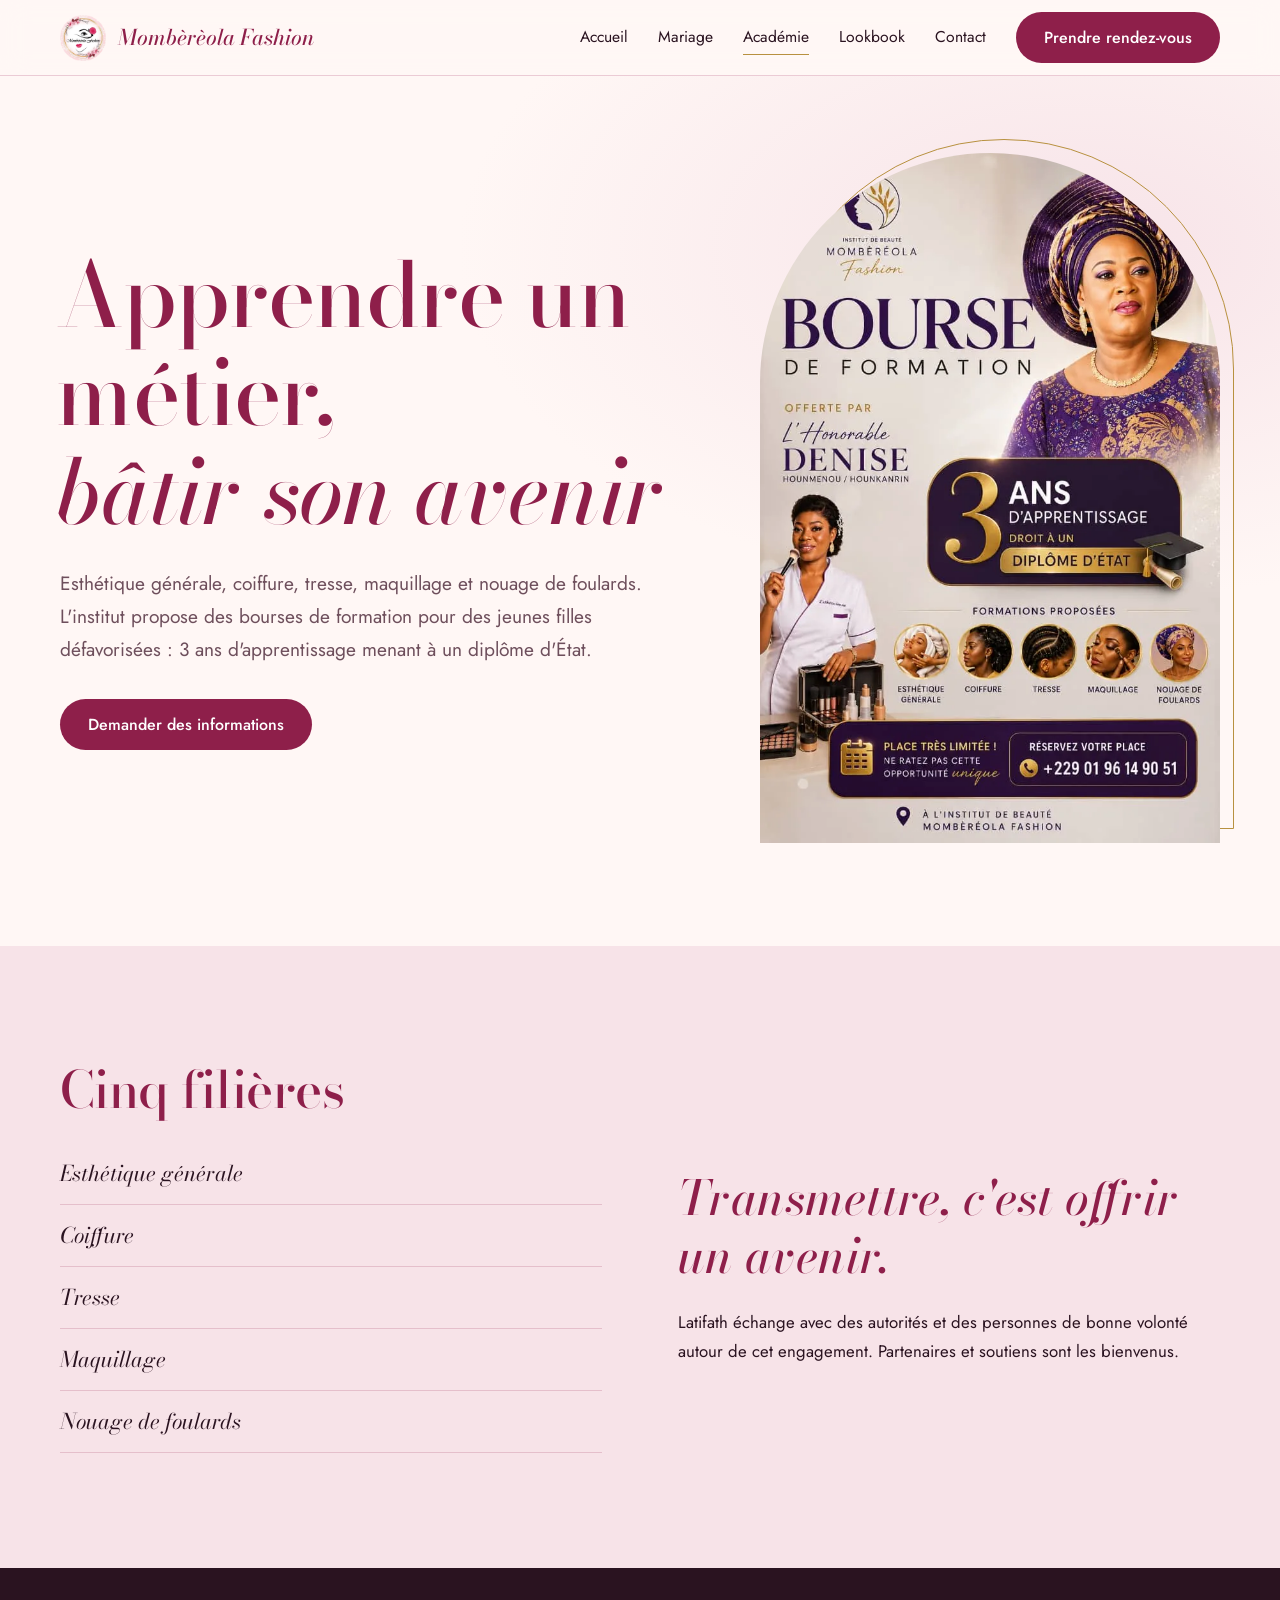
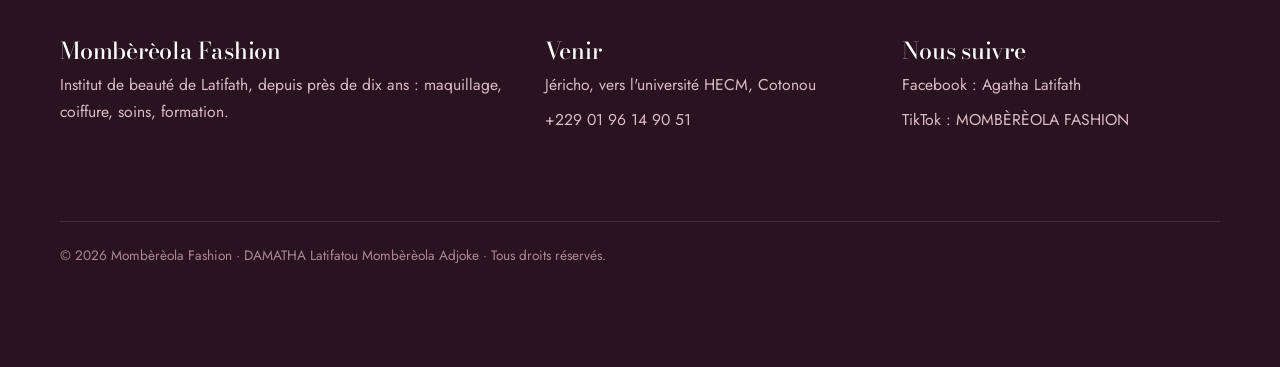
==== commit dca07102: "Add files via upload" ====
--- a/academie.html
+++ b/academie.html
@@ -1,451 +1,21 @@
-<!DOCTYPE html>
-<html lang="fr" class="scroll-smooth">
-<head>
-  <meta charset="UTF-8">
-  <meta name="viewport" content="width=device-width, initial-scale=1.0">
-  <title>Académie & Bourse de Formation d'État | Mombèrèola Fashion Cotonou</title>
-  <meta name="description" content="Centre d'apprentissage professionnel en esthétique, coiffure et maquillage à Cotonou. 3 ans de formation menant au Diplôme d'État avec le soutien de l'Honorable Denise Hounmenou.">
-  <meta name="theme-color" content="#121011">
-
-  <!-- Favicons officiels -->
-  <link rel="icon" href="logo/favicon.ico" sizes="any">
-  <link rel="icon" type="image/png" sizes="32x32" href="logo/favicon-32.png">
-  <link rel="icon" type="image/png" sizes="192x192" href="logo/favicon-192.png">
-  <link rel="apple-touch-icon" href="logo/apple-touch-icon.png">
-
-  <!-- Open Graph -->
-  <meta property="og:type" content="website">
-  <meta property="og:title" content="Académie Mombèrèola Fashion — Diplôme d'État & Bourse d'Apprentissage">
-  <meta property="og:description" content="Transmettre, c'est offrir un avenir. Formez-vous aux métiers d'excellence de la beauté au Bénin.">
-  <meta property="og:image" content="images/flyer-bourse-formation-esthetique-coiffure-maquillage-mombereola-fashion.webp">
-  <meta property="og:locale" content="fr_BJ">
-
-  <!-- Typographies Google Fonts -->
-  <link rel="preconnect" href="https://fonts.googleapis.com">
-  <link rel="preconnect" href="https://fonts.gstatic.com" crossorigin>
-  <link href="https://fonts.googleapis.com/css2?family=Cormorant+Garamond:ital,wght@0,400;0,600;0,700;1,400;1,600&family=Plus+Jakarta+Sans:wght@300;400;500;600;700&display=swap" rel="stylesheet">
-
-  <!-- Socle CSS Modulaire Consolidé -->
-  <link rel="stylesheet" href="css/variables.css">
-  <link rel="stylesheet" href="css/reset-base.css">
-  <link rel="stylesheet" href="css/components.css">
-  <link rel="stylesheet" href="css/layout.css">
-
-  <!-- Schema.org SEO Cours & Formation -->
-  <script type="application/ld+json">
-  {
-    "@context": "https://schema.org",
-    "@type": "Course",
-    "name": "Formation Professionnelle en Esthétique, Coiffure et Maquillage",
-    "description": "Apprentissage de 3 ans sanctionné par un Diplôme d'État officiel au Bénin, sous la direction de Latifath et avec le soutien de l'Honorable Denise Hounmenou.",
-    "provider": {
-      "@type": "BeautySalon",
-      "name": "Mombèrèola Fashion Académie",
-      "address": {
-        "@type": "PostalAddress",
-        "addressLocality": "Cotonou",
-        "addressCountry": "BJ"
-      }
-    }
-  }
-  </script>
-</head>
-
-<body>
-
-  <!-- ========================================================================
-       1. EN-TÊTE
-       ======================================================================== -->
-  <header class="site-header">
-    <div class="container header-container">
-      <a href="index.html" class="brand-identity" aria-label="Mombèrèola Fashion Accueil">
-        <img src="logo/logo-mombereola-fashion.png" alt="Logo Mombèrèola Fashion" width="50" height="50">
-        <div class="brand-text">
-          <span class="brand-title">Mombèrèola Fashion</span>
-          <p class="brand-sub">Académie & Bourses d'État</p>
-        </div>
-      </a>
-
-      <nav class="desktop-nav" aria-label="Menu principal">
-        <a href="index.html" class="nav-link">Accueil</a>
-        <a href="mariee-et-ceremonies.html" class="nav-link">Mariage & Cortège</a>
-        <a href="academie.html" class="nav-link active">Académie</a>
-        <a href="lookbook.html" class="nav-link">Lookbook</a>
-        <a href="contact.html" class="nav-link">Contact</a>
-        <a href="#candidature" class="btn btn-gold" style="padding: 10px 22px; font-size: 0.8rem;">
-          Postuler à la Bourse
-        </a>
-      </nav>
-
-      <button class="burger-btn" id="burgerToggle" aria-label="Ouvrir le menu">
-        <span class="burger-line"></span>
-        <span class="burger-line"></span>
-        <span class="burger-line"></span>
-      </button>
-    </div>
-  </header>
-
-  <main>
-
-    <!-- ========================================================================
-       2. HERO ACADÉMIE — TRANSMETTRE, C'EST OFFRIR UN AVENIR
-       ======================================================================== -->
-    <section class="hero-academy">
-      <div class="container hero-academy-grid">
-        <div>
-          <span class="badge badge-gold" style="margin-bottom: 14px;">
-            Apprentissage Agréé d'État · Cotonou
-          </span>
-
-          <p class="founder-tagline" style="font-size: 1.35rem; margin-bottom: 6px;">
-            Révéler la beauté, transmettre un métier.
-          </p>
-
-          <h1 style="margin-bottom: 18px;">
-            Transmettre, c'est offrir <em>un avenir</em>.
-          </h1>
-
-          <p style="font-size: 1.05rem; margin-bottom: 24px;">
-            L'institut Mombèrèola Fashion ne se contente pas de sublimer : <strong>il forme les futures maîtresses de la beauté au Bénin</strong>. Grâce à notre formation certifiée de <strong>3 ans d'apprentissage</strong> menant directement au <strong>Diplôme d'État officiel</strong>, nous offrons aux jeunes filles une autonomie durable et un savoir-faire d'artisanat d'art respecté.
-          </p>
-
-          <div style="display:flex; flex-wrap:wrap; gap:14px; margin-bottom: 28px;">
-            <a href="#candidature" class="btn btn-gold">
-              Candidater à une Bourse
-            </a>
-            <a href="#bourse" class="btn btn-outline-gold">
-              Le Soutien Institutionnel
-            </a>
-          </div>
-
-          <div style="display:flex; align-items:center; gap:20px; padding-top:16px; border-top:1px solid var(--c-gold-border); font-size:0.82rem; color:var(--c-text-muted);">
-            <span>🎓 Diplôme d'État officiel</span>
-            <span>⏱️ Cursus intensif 3 ans</span>
-            <span>📍 Cotonou</span>
-          </div>
-        </div>
-
-        <!-- Visuel Affiche Officielle de la Bourse -->
-        <div style="max-width: 420px; margin: 0 auto; width: 100%;">
-          <div class="card-luxury" style="border: 2px solid var(--c-gold); box-shadow: var(--shadow-card);">
-            <img src="images/flyer-bourse-formation-esthetique-coiffure-maquillage-mombereola-fashion.webp" 
-                 alt="Affiche officielle de la bourse de formation offerte par l'Honorable Denise Hounmenou" 
-                 width="720" height="1080" fetchpriority="high">
-          </div>
-          <p style="text-align: center; font-size: 0.74rem; text-transform: uppercase; letter-spacing: 0.08em; color: var(--c-bordeaux); margin-top: 10px; font-weight: 700;">
-            Affiche Officielle de la Bourse de Formation
-          </p>
-        </div>
-      </div>
-    </section>
-
-    <!-- ========================================================================
-       3. LES 5 FILIÈRES D'EXCELLENCE ENSEIGNÉES
-       ======================================================================== -->
-    <section class="section-py" id="filieres" style="background-color: var(--c-surface-soft);">
-      <div class="container">
-        <div style="text-align: center; max-width: 660px; margin: 0 auto;">
-          <span class="badge badge-bordeaux">Programme Pédagogique</span>
-          <h2 style="margin-top: 12px; margin-bottom: 12px;">5 Spécialités d'Artisanat de Luxe</h2>
-          <p>Un enseignement rigoureux et pratique, où chaque élève est encadrée personnellement par Madame Latifath en conditions réelles de salon.</p>
-        </div>
-
-        <div class="filiere-grid">
-          
-          <div class="filiere-card">
-            <span class="badge badge-gold">Filière 01</span>
-            <h4>Esthétique Générale</h4>
-            <p style="font-size: 0.88rem; color: var(--c-text-muted);">
-              Physiologie des peaux noires et métissées, soins sous vapeur ozonée, gommages régénérants, masques et hygiène stricte en cabine.
-            </p>
-          </div>
-
-          <div class="filiere-card">
-            <span class="badge badge-gold">Filière 02</span>
-            <h4>Coiffure Dame &amp; Chignon</h4>
-            <p style="font-size: 0.88rem; color: var(--c-text-muted);">
-              Techniques de coupe, brushing résistant au climat tropical, chignons d'apparat, entretien des perruques et fixations cérémonielles.
-            </p>
-          </div>
-
-          <div class="filiere-card">
-            <span class="badge badge-gold">Filière 03</span>
-            <h4>Tresses d'Art Africaines</h4>
-            <p style="font-size: 0.88rem; color: var(--c-text-muted);">
-              Maîtrise des nattes collées artistiques, tracés géométriques parfaits, box braids et finitions soignées sans tension douloureuse du cuir chevelu.
-            </p>
-          </div>
-
-          <div class="filiere-card">
-            <span class="badge badge-gold">Filière 04</span>
-            <h4>Maquillage Professionnel</h4>
-            <p style="font-size: 0.88rem; color: var(--c-text-muted);">
-              Colorimétrie, travail des teints waterproof, dégradés d'yeux de biche, maquillage grand jour pour mariée et mise en beauté sous flash studio.
-            </p>
-          </div>
-
-          <div class="filiere-card">
-            <span class="badge badge-gold">Filière 05</span>
-            <h4>Nouage de Foulards &amp; Gélé</h4>
-            <p style="font-size: 0.88rem; color: var(--c-text-muted);">
-              Architecture de l'étoffe, pliage du gélé traditionnel béninois et nigérian, symétrie des coiffes royales pour les grandes cérémonies.
-            </p>
-          </div>
-
-          <div class="filiere-card" style="background: var(--c-blush-soft); border-color: var(--c-gold);">
-            <span class="badge badge-magenta">Compétence Clé</span>
-            <h4>Gestion &amp; Accueil Clientèle</h4>
-            <p style="font-size: 0.88rem; color: var(--c-text-muted);">
-              Tenue professionnelle, politesse d'accueil, hygiène médicale (gants, masque, stérilisation) et gestion d'une loge de beauté privée.
-            </p>
-          </div>
-
-        </div>
-      </div>
-    </section>
-
-    <!-- ========================================================================
-       4. LE CURSUS EN 3 ANS (VERS LE DIPLÔME D'ÉTAT)
-       ======================================================================== -->
-    <section class="section-py">
-      <div class="container">
-        <div style="text-align: center; max-width: 640px; margin: 0 auto;">
-          <span class="badge badge-gold">Progression d'Excellence</span>
-          <h2 style="margin-top: 12px; margin-bottom: 12px;">3 Ans d'Apprentissage Rigoureux</h2>
-          <p>Un parcours structuré pas à pas pour transformer une passion en une qualification d'État officielle.</p>
-        </div>
-
-        <div class="curriculum-grid">
-          
-          <div class="curriculum-card">
-            <span class="curriculum-year">Année 1</span>
-            <h3>Les Fondamentaux</h3>
-            <ul>
-              <li>Hygiène, décontamination et tenue professionnelle</li>
-              <li>Anatomie de la peau et du cheveu crépu/défrisé</li>
-              <li>Bases des tresses classiques et shampooing soin</li>
-              <li>Préparation et accueil de la cliente en loge</li>
-            </ul>
-          </div>
-
-          <div class="curriculum-card">
-            <span class="curriculum-year">Année 2</span>
-            <h3>La Pratique &amp; l'Art</h3>
-            <ul>
-              <li>Soins du visage complets sous vapeur</li>
-              <li>Maquillage événementiel et colorimétrie des carnations</li>
-              <li>Nouage de foulards et gélés géométriques</li>
-              <li>Pratique supervisée sur modèles réels</li>
-            </ul>
-          </div>
-
-          <div class="curriculum-card" style="border-color: var(--c-gold); background: var(--c-blush-soft);">
-            <span class="curriculum-year">Année 3</span>
-            <h3>Haute Loge &amp; Examen</h3>
-            <ul>
-              <li>Mise en beauté mariée et gestion des cortèges</li>
-              <li>Finitions haute tenue résistantes au climat</li>
-              <li>Préparation intensive à l'Examen d'État officiel</li>
-              <li>Obtention du Diplôme d'État et insertion pro</li>
-            </ul>
-          </div>
-
-        </div>
-      </div>
-    </section>
-
-    <!-- ========================================================================
-       5. LE PARTENARIAT AVEC L'HONORABLE DENISE HOUNMENOU
-       ======================================================================== -->
-    <section class="container" id="bourse">
-      <div class="bourse-spotlight">
-        <div class="bourse-layout">
-          <div>
-            <span class="badge" style="background: rgba(212, 175, 55, 0.2); color: var(--c-gold); border: 1px solid var(--c-gold);">
-              Patronage d'Honneur &amp; Engagement Citoyen
-            </span>
-            <h2 style="color: #FFFFFF; margin-top: 14px; margin-bottom: 18px;">
-              La Bourse Offerte par l'Honorable Denise HOUNMENOU / HOUNKANRIN
-            </h2>
-            <p style="color: rgba(255, 255, 255, 0.85); font-size: 1rem; line-height: 1.7; margin-bottom: 20px;">
-              Dans une démarche d'émancipation féminine concrète, <strong>l'Honorable Denise Hounmenou</strong> s'associe à Madame Latifath pour financer des bourses d'apprentissage complètes. Ces bourses permettent à des jeunes filles méritantes mais défavorisées d'accéder gratuitement à une formation de premier rang et d'obtenir un titre professionnel reconnu par la République du Bénin.
-            </p>
-
-            <div style="background: rgba(255, 255, 255, 0.06); border-radius: var(--radius-sm); padding: 20px; border-left: 3px solid var(--c-gold); margin-bottom: 28px;">
-              <p style="font-family: var(--font-serif); font-style: italic; font-size: 1.15rem; color: #FFFFFF;">
-                « Donner à une jeune fille les clés d'un métier d'artisanat noble, c'est bâtir l'indépendance de toute une famille. »
-              </p>
-            </div>
-
-            <div style="display:flex; flex-wrap:wrap; gap:14px;">
-              <a href="#candidature" class="btn btn-gold">
-                Candidater à la Bourse
-              </a>
-              <a href="https://wa.me/2290196149051?text=Bonjour%20Madame%20Latifath%2C%20je%20souhaite%20devenir%20partenaire%20ou%20m%C3%A9c%C3%A8ne%20des%20Bourses%20de%20Formation" 
-                 target="_blank" rel="noopener noreferrer" class="btn btn-outline-gold" style="color:#FFF; border-color:var(--c-gold);">
-                Soutenir ce Projet (Mécénat)
-              </a>
-            </div>
-          </div>
-
-          <!-- Portrait Latifath Maître d'Apprentissage -->
-          <div style="max-width: 380px; margin: 0 auto; width: 100%;">
-            <div class="card-luxury" style="aspect-ratio: 4/5.5; overflow:hidden;">
-              <img src="images/portrait-maquillage-coiffure-chignon-robe-corail-mombereola-fashion.webp" 
-                   alt="Madame Latifath, Maître formatrice à l'Académie Mombèrèola Fashion" 
-                   width="795" height="1200" loading="lazy" style="height:100%; object-fit:cover;">
-            </div>
-            <p style="text-align: center; font-size: 0.74rem; text-transform: uppercase; letter-spacing: 0.08em; color: var(--c-gold); margin-top: 10px; font-weight: 700;">
-              Madame Latifath · Maître d'Apprentissage Agréée
-            </p>
-          </div>
-        </div>
-      </div>
-    </section>
-
-    <!-- ========================================================================
-       6. FORMULAIRE INTERACTIF CANDIDATURE & SOUTIEN WHATSAPP
-       ======================================================================== -->
-    <section class="container" id="candidature">
-      <div class="academy-form-card">
-        <div style="text-align: center; max-width: 620px; margin: 0 auto;">
-          <span class="badge badge-bordeaux">Inscriptions &amp; Renseignements</span>
-          <h2 style="margin-top: 12px; margin-bottom: 12px;">Rejoindre l'Académie Mombèrèola</h2>
-          <p style="font-size: 0.95rem;">
-            Remplissez ce formulaire pour postuler à la bourse ou solliciter une inscription payante. Votre dossier sera immédiatement transmis à la direction pédagogique via WhatsApp.
-          </p>
-        </div>
-
-        <form id="academyForm" style="max-width: 640px; margin: 32px auto 0;">
-          <div style="display:grid; grid-template-columns: 1fr; gap: 16px;">
-            <div>
-              <label for="studentName" style="font-size: 0.8rem; font-weight: 700; text-transform: uppercase; letter-spacing: 0.05em; color: var(--c-ink); display:block; margin-bottom: 6px;">Nom &amp; Prénom de la postulante ou du tuteur</label>
-              <input type="text" id="studentName" class="custom-input" placeholder="Ex : Fatoumata S." required>
-            </div>
-
-            <div style="display:grid; grid-template-columns: 1fr; gap: 16px;">
-              <div>
-                <label for="requestType" style="font-size: 0.8rem; font-weight: 700; text-transform: uppercase; letter-spacing: 0.05em; color: var(--c-ink); display:block; margin-bottom: 6px;">Type de Démarche</label>
-                <select id="requestType" class="custom-input">
-                  <option value="Candidature Bourse Honorable Denise Hounmenou">Candidature à la Bourse d'État (Honorable Denise Hounmenou)</option>
-                  <option value="Inscription Cursus Professionnel Standard">Inscription à l'apprentissage (Frais réguliers)</option>
-                  <option value="Mécénat / Partenaire Institutionnel">Je souhaite soutenir / parrainer une bourse</option>
-                  <option value="Demande d'information générale">Demande d'information générale</option>
-                </select>
-              </div>
-
-              <div>
-                <label for="chosenFiliere" style="font-size: 0.8rem; font-weight: 700; text-transform: uppercase; letter-spacing: 0.05em; color: var(--c-ink); display:block; margin-bottom: 6px;">Filière Principale Souhaitée</label>
-                <select id="chosenFiliere" class="custom-input">
-                  <option value="Cursus Complet (Esthétique, Coiffure, Tresse, Maquillage, Foulards)">Cursus Complet Diplôme d'État (Toutes filières)</option>
-                  <option value="Spécialité Maquillage Professionnel">Spécialité Maquillage Professionnel</option>
-                  <option value="Spécialité Coiffure Dame & Tresses">Spécialité Coiffure Dame &amp; Tresses</option>
-                  <option value="Spécialité Nouage de Gélé & Foulards">Spécialité Nouage de Gélé &amp; Foulards</option>
-                  <option value="Spécialité Soins Cabine & Esthétique">Spécialité Soins Cabine &amp; Esthétique</option>
-                </select>
-              </div>
-            </div>
-
-            <div style="margin-top: 16px; text-align: center;">
-              <button type="submit" class="btn btn-whatsapp" style="width: 100%; padding: 16px;">
-                <svg width="20" height="20" viewBox="0 0 24 24" fill="currentColor"><path d="M12.04 2c-5.46 0-9.91 4.45-9.91 9.91 0 1.75.46 3.45 1.32 4.95L2.05 22l5.25-1.38c1.45.79 3.08 1.21 4.74 1.21 5.46 0 9.91-4.45 9.91-9.91 0-2.65-1.03-5.14-2.9-7.01A9.82 9.82 0 0 0 12.04 2zm0 18.14c-1.48 0-2.93-.4-4.2-1.15l-.3-.18-3.12.82.83-3.04-.2-.31a8.12 8.12 0 0 1-1.25-4.37c0-4.49 3.65-8.14 8.14-8.14 2.18 0 4.22.85 5.76 2.39a8.08 8.08 0 0 1 2.38 5.75c0 4.49-3.65 8.14-8.14 8.14z"/></svg>
-                Transmettre ma Demande via WhatsApp
-              </button>
-              <p style="font-size: 0.76rem; color: var(--c-text-muted); margin-top: 10px;">
-                ⚠️ Les places par promotion sont limitées afin de préserver l'exigence de l'apprentissage.
-              </p>
-            </div>
-          </div>
-        </form>
-      </div>
-    </section>
-
-  </main>
-
-  <!-- ========================================================================
-       7. PIED DE PAGE
-       ======================================================================== -->
-  <footer class="site-footer">
-    <div class="container">
-      <div class="footer-grid">
-        <div class="footer-col">
-          <h4 style="font-family: var(--font-serif); letter-spacing: 0.04em;">Mombèrèola Fashion</h4>
-          <p style="margin-bottom: 12px;">
-            Académie d'artisanat et institut de beauté à Cotonou. Former les artisanes de demain avec la rigueur d'État.
-          </p>
-          <p class="founder-tagline" style="color: var(--c-gold); font-size: 1.1rem;">
-            Révéler la beauté, transmettre un métier.
-          </p>
-        </div>
-
-        <div class="footer-col">
-          <h4 style="font-size: 1.15rem;">Navigation</h4>
-          <p><a href="index.html">Accueil Maison</a></p>
-          <p><a href="mariee-et-ceremonies.html">Mariage & Cortège</a></p>
-          <p><a href="academie.html">Académie d'État</a></p>
-          <p><a href="lookbook.html">Lookbook & Vidéos</a></p>
-          <p><a href="contact.html">Contact & Accès</a></p>
-        </div>
-
-        <div class="footer-col">
-          <h4 style="font-size: 1.15rem;">Secrétariat Académie</h4>
-          <p>Permanence inscriptions du Lundi au Vendredi.</p>
-          <p style="margin-top: 8px; color: var(--c-gold); font-weight: 700;">+229 01 96 14 90 51</p>
-          <p>Cotonou, République du Bénin</p>
-        </div>
-      </div>
-
-      <div class="footer-bottom">
-        <p>&copy; <span id="yearPlaceholder"></span> Mombèrèola Fashion Académie. Tous droits réservés.</p>
-      </div>
-    </div>
-  </footer>
-
-  <!-- ========================================================================
-       8. BARRE MOBILE FLOTTANTE
-       ======================================================================== -->
-  <aside class="mobile-concierge-bar" aria-label="Action rapide mobile">
-    <a href="tel:+2290196149051" class="mobile-call-action" aria-label="Téléphoner à l'académie">
-      <svg width="20" height="20" viewBox="0 0 24 24" fill="none" stroke="currentColor" stroke-width="2"><path d="M22 16.92v3a2 2 0 0 1-2.18 2 19.79 19.79 0 0 1-8.63-3.07 19.5 19.5 0 0 1-6-6 19.79 19.79 0 0 1-3.07-8.67A2 2 0 0 1 4.11 2h3a2 2 0 0 1 2 1.72 12.84 12.84 0 0 0 .7 2.81 2 2 0 0 1-.45 2.11L8.09 9.91a16 16 0 0 0 6 6l1.27-1.27a2 2 0 0 1 2.11-.45 12.84 12.84 0 0 0 2.81.7A2 2 0 0 1 22 16.92z"/></svg>
-    </a>
-    <a href="https://wa.me/2290196149051?text=Bonjour%20Madame%20Latifath%2C%20je%20souhaite%20des%20informations%20sur%20les%20Bourses%20de%20Formation%20de%20l%27Acad%C3%A9mie" 
-       target="_blank" rel="noopener noreferrer" class="mobile-whatsapp-action">
-      <svg width="20" height="20" viewBox="0 0 24 24" fill="currentColor"><path d="M12.04 2c-5.46 0-9.91 4.45-9.91 9.91 0 1.75.46 3.45 1.32 4.95L2.05 22l5.25-1.38c1.45.79 3.08 1.21 4.74 1.21 5.46 0 9.91-4.45 9.91-9.91 0-2.65-1.03-5.14-2.9-7.01A9.82 9.82 0 0 0 12.04 2zm0 18.14c-1.48 0-2.93-.4-4.2-1.15l-.3-.18-3.12.82.83-3.04-.2-.31a8.12 8.12 0 0 1-1.25-4.37c0-4.49 3.65-8.14 8.14-8.14 2.18 0 4.22.85 5.76 2.39a8.08 8.08 0 0 1 2.38 5.75c0 4.49-3.65 8.14-8.14 8.14z"/></svg>
-      Renseignements Bourse
-    </a>
-  </aside>
-
-  <script>
-    document.getElementById('yearPlaceholder').textContent = new Date().getFullYear();
-
-    const burgerToggle = document.getElementById('burgerToggle');
-    const desktopNav = document.querySelector('.desktop-nav');
-    burgerToggle.addEventListener('click', () => {
-      const isVisible = desktopNav.style.display === 'flex';
-      desktopNav.style.display = isVisible ? 'none' : 'flex';
-      desktopNav.style.flexDirection = 'column';
-      desktopNav.style.position = 'absolute';
-      desktopNav.style.top = 'var(--header-height)';
-      desktopNav.style.left = '0';
-      desktopNav.style.right = '0';
-      desktopNav.style.background = '#FFFFFF';
-      desktopNav.style.padding = '24px';
-      desktopNav.style.boxShadow = 'var(--shadow-floating)';
-      desktopNav.style.borderBottom = '1px solid var(--c-gold-border)';
-    });
-
-    document.getElementById('academyForm').addEventListener('submit', function(e) {
-      e.preventDefault();
-      const name = document.getElementById('studentName').value;
-      const type = document.getElementById('requestType').value;
-      const filiere = document.getElementById('chosenFiliere').value;
-
-      const message = `Bonjour Madame Latifath,\n\nJe vous contacte concernant l'Académie Mombèrèola :\n• Demandeur : *${name}*\n• Objet : *${type}*\n• Filière : *${filiere}*\n\nJe souhaite connaître les modalités de sélection et le dossier à fournir. Merci !`;
-      
-      const encodedUrl = `https://wa.me/2290196149051?text=${encodeURIComponent(message)}`;
-      window.open(encodedUrl, '_blank');
-    });
-  </script>
-
-</body>
-</html>
+<!DOCTYPE html><html lang="fr"><head><meta charset="UTF-8"><meta name="viewport" content="width=device-width,initial-scale=1">
+<title>Académie et bourses de formation | Mombèrèola Fashion</title><meta name="description" content="Formation en esthétique, coiffure, tresse, maquillage et nouage de foulards. Bourses pour jeunes filles."><meta name="theme-color" content="#FFF7F5">
+<link rel="icon" href="logo/favicon.ico" sizes="any"><link rel="icon" type="image/png" sizes="192x192" href="logo/favicon-192.png"><link rel="apple-touch-icon" href="logo/apple-touch-icon.png">
+<meta property="og:type" content="website"><meta property="og:title" content="Académie et bourses de formation | Mombèrèola Fashion"><meta property="og:description" content="Formation en esthétique, coiffure, tresse, maquillage et nouage de foulards. Bourses pour jeunes filles."><meta property="og:image" content="images/og-image-mombereola-fashion.jpg"><meta property="og:locale" content="fr_BJ">
+<link rel="preconnect" href="https://fonts.googleapis.com"><link rel="preconnect" href="https://fonts.gstatic.com" crossorigin>
+<link href="https://fonts.googleapis.com/css2?family=Bodoni+Moda:ital,opsz,wght@0,6..96,500;1,6..96,500&family=Jost:wght@400;500&display=swap" rel="stylesheet">
+<link rel="stylesheet" href="css/style.css"><script type="application/ld+json">{"@context":"https://schema.org","@type":"BeautySalon","name":"Mombèrèola Fashion","founder":"Latifath","telephone":"+2290196149051","image":"images/og-image-mombereola-fashion.jpg","address":{"@type":"PostalAddress","streetAddress":"Jéricho, vers l'université HECM","addressLocality":"Cotonou","addressCountry":"BJ"}}</script></head><body>
+<header class="hd"><div class="w"><a class="brand" href="index.html"><img src="logo/logo-mombereola-fashion-256.png" alt="Logo Mombèrèola Fashion" width="46" height="46">Mombèrèola Fashion</a>
+<button class="bg" aria-label="Menu" aria-expanded="false"><i></i><i></i></button><nav aria-label="Menu principal"><a href="index.html">Accueil</a><a href="mariee-et-ceremonies.html">Mariage</a><a href="academie.html" aria-current="page">Académie</a><a href="lookbook.html">Lookbook</a><a href="contact.html">Contact</a><a class="btn" href="https://wa.me/2290196149051?text=Bonjour%20Latifath%2C%20je%20souhaite%20prendre%20rendez-vous." target="_blank" rel="noopener">Prendre rendez-vous</a></nav></div></header>
+<main><section class="hero"><div class="w"><div><h1>Apprendre un métier,<br><em>bâtir son avenir</em></h1>
+<p>Esthétique générale, coiffure, tresse, maquillage et nouage de foulards. L'institut propose des bourses de formation pour des jeunes filles défavorisées : 3 ans d'apprentissage menant à un diplôme d'État.</p>
+<div class="cta"><a class="btn" href="https://wa.me/2290196149051?text=Bonjour%20Latifath,%20je%20souhaite%20des%20informations%20sur%20la%20formation%20et%20les%20bourses." target="_blank" rel="noopener">Demander des informations</a></div></div>
+<div class="fr"><div class="arch" style="aspect-ratio:2/3"><img src="images/flyer-bourse-formation-esthetique-coiffure-maquillage-mombereola-fashion.webp" alt="Affiche de la bourse de formation" fetchpriority="high"></div></div></div></section>
+<section class="tint"><div class="w split"><div class="rv"><h2>Cinq filières</h2><ul class="ul"><li>Esthétique générale</li><li>Coiffure</li><li>Tresse</li><li>Maquillage</li><li>Nouage de foulards</li></ul></div>
+<div class="rv"><p class="q">Transmettre, c'est offrir un avenir.</p><p style="margin-top:24px">Latifath échange avec des autorités et des personnes de bonne volonté autour de cet engagement. Partenaires et soutiens sont les bienvenus.</p></div></div></section></main>
+<footer class="ft"><div class="w"><div><h3>Mombèrèola Fashion</h3><p>Institut de beauté de Latifath, depuis près de dix ans : maquillage, coiffure, soins, formation.</p></div>
+<div><h3>Venir</h3><p>Jéricho, vers l'université HECM, Cotonou</p><p><a href="tel:+2290196149051">+229 01 96 14 90 51</a></p></div>
+<div><h3>Nous suivre</h3><p><a href="https://www.facebook.com/search/top?q=Agatha%20Latifath" target="_blank" rel="noopener">Facebook : Agatha Latifath</a></p><p><a href="https://www.tiktok.com/search?q=MOMB%C3%88R%C3%88OLA%20FASHION" target="_blank" rel="noopener">TikTok : MOMBÈRÈOLA FASHION</a></p></div>
+<small>© <span id="y"></span> Mombèrèola Fashion · DAMATHA Latifatou Mombèrèola Adjoke · Tous droits réservés.</small></div></footer>
+<div class="mb"><a href="tel:+2290196149051">Appeler</a><a href="https://wa.me/2290196149051?text=Bonjour%20Latifath%2C%20je%20souhaite%20prendre%20rendez-vous." target="_blank" rel="noopener">WhatsApp</a></div>
+<script src="js/main.js" defer></script></body></html>
--- a/css/style.css
+++ b/css/style.css
@@ -0,0 +1,50 @@
+
+:root{--rose:#F7E3E8;--ivoire:#FFF7F5;--fram:#8E1F4A;--rose2:#D94A78;--or:#B8913F;--prune:#2A1320;--mut:#6E4F5C;--hh:76px;
+--disp:'Bodoni Moda',Georgia,serif;--txt:'Jost',system-ui,sans-serif;--ease:cubic-bezier(.22,1,.36,1)}
+*{box-sizing:border-box;margin:0;padding:0}html{scroll-behavior:smooth}
+body{font:400 1.05rem/1.7 var(--txt);color:var(--prune);background:var(--ivoire);-webkit-font-smoothing:antialiased}
+img,video{display:block;max-width:100%}a{color:inherit;text-decoration:none}
+h1,h2,h3{font-family:var(--disp);font-weight:500;line-height:1.1;letter-spacing:-.01em;color:var(--fram)}
+h1{font-size:clamp(2.7rem,7vw,5.6rem)}h2{font-size:clamp(2rem,4.2vw,3.2rem)}h3{font-size:1.45rem}
+p{max-width:58ch}.w{width:min(1160px,100% - 40px);margin-inline:auto}
+section{padding:clamp(64px,9vw,120px) 0}.tint{background:var(--rose)}
+:focus-visible{outline:2px solid var(--fram);outline-offset:3px}
+.hd{position:sticky;top:0;z-index:50;height:var(--hh);background:rgba(255,247,245,.88);backdrop-filter:blur(14px);border-bottom:1px solid #EBCBD5}
+.hd .w{display:flex;align-items:center;justify-content:space-between;height:100%}
+.brand{display:flex;align-items:center;gap:12px;font:italic 500 1.35rem var(--disp);color:var(--fram)}.brand img{width:46px;height:46px}
+nav{display:flex;align-items:center;gap:30px}nav a{font-size:.98rem;position:relative}
+nav a:not(.btn)::after{content:"";position:absolute;left:0;bottom:-4px;height:1px;width:0;background:var(--or);transition:width .4s var(--ease)}
+nav a:hover::after,nav a[aria-current]::after{width:100%}
+.btn{display:inline-flex;align-items:center;gap:10px;padding:14px 28px;border-radius:99px;background:var(--fram);color:#fff;font-weight:500;border:0;cursor:pointer;font:500 1rem var(--txt);transition:transform .35s var(--ease),background .3s}
+.btn:hover{transform:translateY(-2px);background:var(--prune)}.btn.o{background:none;color:var(--fram);box-shadow:inset 0 0 0 1.5px var(--fram)}.btn.o:hover{background:var(--fram);color:#fff}
+.bg{display:none;background:none;border:0;width:44px;height:44px;cursor:pointer}.bg i{display:block;width:24px;height:1.5px;background:var(--fram);margin:6px auto;transition:.3s}
+.arch{border-radius:999px 999px 0 0;overflow:hidden;position:relative;aspect-ratio:3/4.3;background:var(--rose)}.arch img{width:100%;height:100%;object-fit:cover}
+.fr{position:relative}.fr::before{content:"";position:absolute;inset:-14px -14px 14px 14px;border:1px solid var(--or);border-radius:999px 999px 0 0}
+.hero{padding:clamp(40px,6vw,90px) 0 clamp(60px,8vw,110px);background:radial-gradient(900px 500px at 85% 20%,var(--rose),transparent 70%)}
+.hero .w{display:grid;grid-template-columns:1.15fr .85fr;gap:clamp(30px,6vw,90px);align-items:center}
+.hero h1 em,.sig{font-style:italic}.hero p{font-size:1.2rem;margin:26px 0 34px;color:var(--mut)}.cta{display:flex;gap:14px;flex-wrap:wrap}
+.hero h1{margin-left:-.04em}.hero .t{margin-top:44px;font:italic 1.5rem var(--disp);color:var(--or)}
+.split{display:grid;grid-template-columns:1fr 1fr;gap:clamp(30px,6vw,90px);align-items:center}.split>div>p{margin-top:20px}.split.r .fr,.split.r>:first-child{order:2}
+.sv{display:grid;grid-template-columns:repeat(3,1fr);gap:0;margin-top:50px;border-top:1px solid #E5BFCB}
+.sv div{padding:34px 30px 34px 0;border-bottom:1px solid #E5BFCB}.sv div:not(:nth-child(3n)){border-right:1px solid #E5BFCB;margin-right:30px}.sv p{margin-top:10px;color:var(--mut);font-size:1rem}
+.gal{columns:3 260px;column-gap:18px;margin-top:44px}.gal figure{break-inside:avoid;margin-bottom:18px;border-radius:18px;overflow:hidden;background:var(--rose)}
+.gal img{width:100%;transition:transform .8s var(--ease)}.gal figure:hover img{transform:scale(1.04)}
+.vd{display:grid;grid-template-columns:repeat(3,1fr);gap:18px;margin-top:44px}.vd video{width:100%;aspect-ratio:9/16;object-fit:cover;border-radius:18px;background:var(--prune)}
+.ul{list-style:none;margin-top:26px}.ul li{padding:14px 0;border-bottom:1px solid #E5BFCB;font:italic 1.35rem var(--disp);color:var(--prune)}
+.q{font:italic 500 clamp(1.8rem,4vw,3rem) var(--disp);color:var(--fram);max-width:20ch;line-height:1.2}
+.ph{padding:clamp(50px,7vw,90px) 0 10px}.ph p{margin-top:18px;color:var(--mut);font-size:1.15rem}
+.ct{display:grid;grid-template-columns:.9fr 1.1fr;gap:clamp(30px,5vw,70px);align-items:start}
+.ci p{margin:0 0 22px}.ci b{display:block;font:500 1.2rem var(--disp);color:var(--fram)}.ci a{border-bottom:1px solid var(--or)}
+form{background:#fff;padding:clamp(24px,4vw,44px);border-radius:28px;box-shadow:0 30px 70px -30px rgba(142,31,74,.35);display:grid;gap:16px}
+label{font-size:.9rem;font-weight:500;display:grid;gap:6px}input,select,textarea{font:inherit;padding:13px 16px;border:1px solid #E5BFCB;border-radius:14px;background:var(--ivoire);color:var(--prune)}
+input:focus,select:focus,textarea:focus{outline:2px solid var(--rose2);border-color:transparent}.r2{display:grid;grid-template-columns:1fr 1fr;gap:14px}
+.ft{background:var(--prune);color:#EBD3DB;padding:70px 0 100px}.ft h3{color:#fff}.ft .w{display:grid;grid-template-columns:1.4fr 1fr 1fr;gap:40px}.ft p{margin:8px 0;font-size:.98rem;color:#D9BCC6}.ft a:hover{color:var(--or)}
+.ft small{display:block;margin-top:40px;grid-column:1/-1;color:#A98895;font-size:.85rem;border-top:1px solid #4A2B3A;padding-top:22px}
+.mb{display:none}
+.rv{opacity:0;transform:translateY(22px);transition:opacity .9s var(--ease),transform .9s var(--ease)}.rv.on{opacity:1;transform:none}
+@media(max-width:860px){.bg{display:block}nav{position:fixed;inset:var(--hh) 0 auto 0;flex-direction:column;align-items:flex-start;gap:0;background:var(--ivoire);padding:10px 20px 26px;border-bottom:1px solid #EBCBD5;transform:translateY(-130%);transition:transform .5s var(--ease)}
+nav.o{transform:none}nav a{width:100%;padding:16px 0;font-size:1.2rem;border-bottom:1px solid #F0D5DD}nav .btn{margin-top:18px;justify-content:center}
+.hero .w,.split,.ct,.ft .w{grid-template-columns:1fr}.hero .arch{max-width:340px;margin:0 auto;order:-1}.split.r .fr,.split.r>:first-child{order:0}.split .fr{max-width:380px;margin:0 auto;width:100%}
+.sv{grid-template-columns:1fr}.sv div{border-right:0!important;margin:0!important;padding:26px 0}.vd{grid-template-columns:1fr 1fr}.vd video:last-child{display:none}.r2{grid-template-columns:1fr}
+.mb{display:flex;position:fixed;left:14px;right:14px;bottom:14px;z-index:60;gap:10px}.mb a{flex:1;text-align:center;padding:14px;border-radius:99px;font-weight:500;background:var(--fram);color:#fff;box-shadow:0 12px 30px -8px rgba(42,19,32,.5)}.mb a+a{background:#1E8E5A}}
+@media(prefers-reduced-motion:reduce){*{transition:none!important}.rv{opacity:1;transform:none}html{scroll-behavior:auto}}
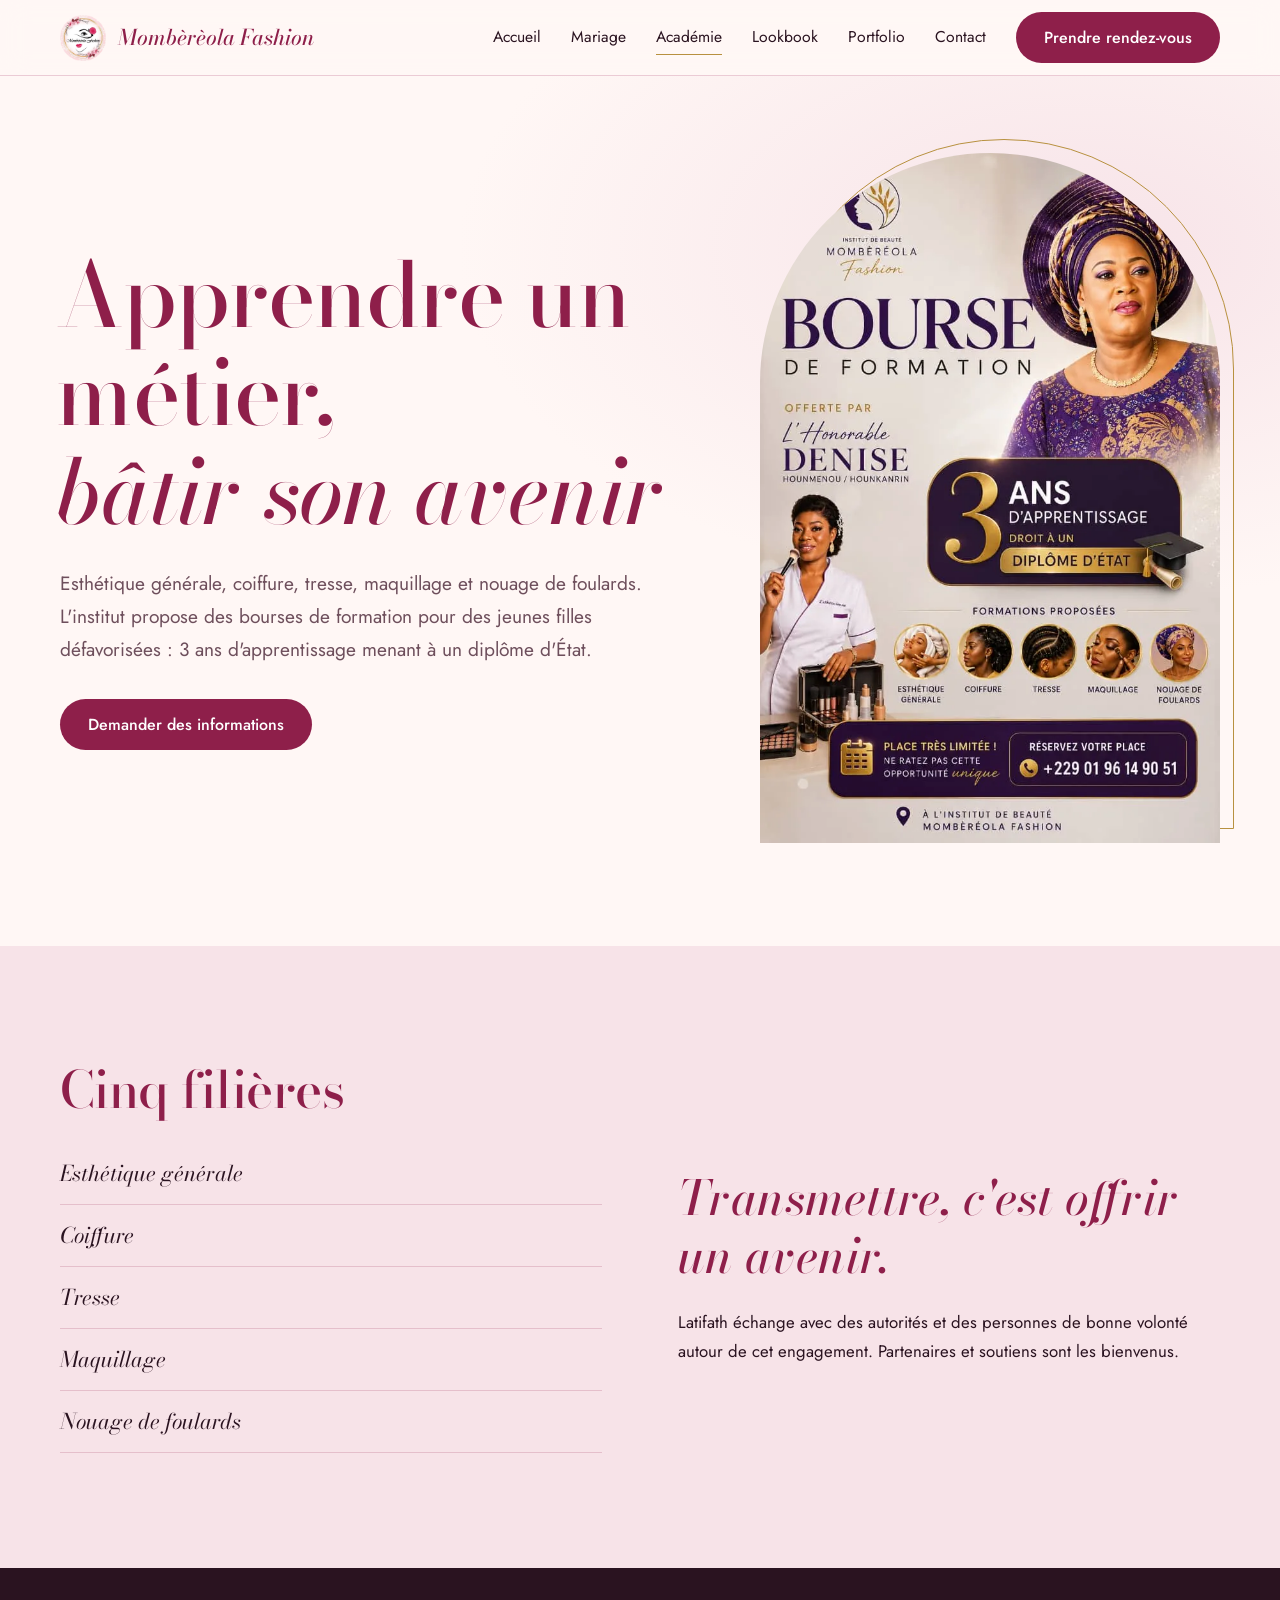
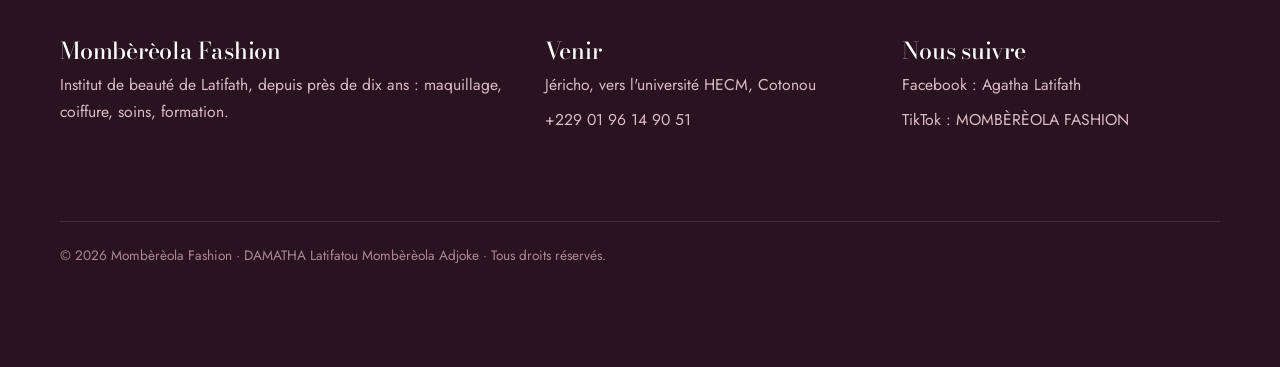
==== commit 4ef3f334: "Add files via upload" ====
--- a/academie.html
+++ b/academie.html
@@ -6,7 +6,7 @@
 <link href="https://fonts.googleapis.com/css2?family=Bodoni+Moda:ital,opsz,wght@0,6..96,500;1,6..96,500&family=Jost:wght@400;500&display=swap" rel="stylesheet">
 <link rel="stylesheet" href="css/style.css"><script type="application/ld+json">{"@context":"https://schema.org","@type":"BeautySalon","name":"Mombèrèola Fashion","founder":"Latifath","telephone":"+2290196149051","image":"images/og-image-mombereola-fashion.jpg","address":{"@type":"PostalAddress","streetAddress":"Jéricho, vers l'université HECM","addressLocality":"Cotonou","addressCountry":"BJ"}}</script></head><body>
 <header class="hd"><div class="w"><a class="brand" href="index.html"><img src="logo/logo-mombereola-fashion-256.png" alt="Logo Mombèrèola Fashion" width="46" height="46">Mombèrèola Fashion</a>
-<button class="bg" aria-label="Menu" aria-expanded="false"><i></i><i></i></button><nav aria-label="Menu principal"><a href="index.html">Accueil</a><a href="mariee-et-ceremonies.html">Mariage</a><a href="academie.html" aria-current="page">Académie</a><a href="lookbook.html">Lookbook</a><a href="contact.html">Contact</a><a class="btn" href="https://wa.me/2290196149051?text=Bonjour%20Latifath%2C%20je%20souhaite%20prendre%20rendez-vous." target="_blank" rel="noopener">Prendre rendez-vous</a></nav></div></header>
+<button class="bg" aria-label="Menu" aria-expanded="false"><i></i><i></i></button><nav aria-label="Menu principal"><a href="index.html">Accueil</a><a href="mariee-et-ceremonies.html">Mariage</a><a href="academie.html" aria-current="page">Académie</a><a href="lookbook.html">Lookbook</a><a href="portfolio.html">Portfolio</a><a href="contact.html">Contact</a><a class="btn" href="https://wa.me/2290196149051?text=Bonjour%20Latifath%2C%20je%20souhaite%20prendre%20rendez-vous." target="_blank" rel="noopener">Prendre rendez-vous</a></nav></div></header>
 <main><section class="hero"><div class="w"><div><h1>Apprendre un métier,<br><em>bâtir son avenir</em></h1>
 <p>Esthétique générale, coiffure, tresse, maquillage et nouage de foulards. L'institut propose des bourses de formation pour des jeunes filles défavorisées : 3 ans d'apprentissage menant à un diplôme d'État.</p>
 <div class="cta"><a class="btn" href="https://wa.me/2290196149051?text=Bonjour%20Latifath,%20je%20souhaite%20des%20informations%20sur%20la%20formation%20et%20les%20bourses." target="_blank" rel="noopener">Demander des informations</a></div></div>
@@ -17,5 +17,6 @@
 <div><h3>Venir</h3><p>Jéricho, vers l'université HECM, Cotonou</p><p><a href="tel:+2290196149051">+229 01 96 14 90 51</a></p></div>
 <div><h3>Nous suivre</h3><p><a href="https://www.facebook.com/search/top?q=Agatha%20Latifath" target="_blank" rel="noopener">Facebook : Agatha Latifath</a></p><p><a href="https://www.tiktok.com/search?q=MOMB%C3%88R%C3%88OLA%20FASHION" target="_blank" rel="noopener">TikTok : MOMBÈRÈOLA FASHION</a></p></div>
 <small>© <span id="y"></span> Mombèrèola Fashion · DAMATHA Latifatou Mombèrèola Adjoke · Tous droits réservés.</small></div></footer>
-<div class="mb"><a href="tel:+2290196149051">Appeler</a><a href="https://wa.me/2290196149051?text=Bonjour%20Latifath%2C%20je%20souhaite%20prendre%20rendez-vous." target="_blank" rel="noopener">WhatsApp</a></div>
+<div class="fab" id="fab"><div class="fm"><a href="https://wa.me/2290196149051?text=Bonjour%20Latifath%2C%20je%20souhaite%20prendre%20rendez-vous." target="_blank" rel="noopener">Écrire sur WhatsApp</a><a href="tel:+2290196149051">Appeler</a></div>
+<button aria-label="Contacter l'institut" aria-expanded="false"><svg class="i1" width="26" height="26" viewBox="0 0 24 24" fill="none" stroke="currentColor" stroke-width="1.8" stroke-linecap="round" stroke-linejoin="round"><path d="M21 12a8.5 8.5 0 0 1-12.4 7.5L3 21l1.6-5.4A8.5 8.5 0 1 1 21 12z"/></svg><svg class="i2" width="24" height="24" viewBox="0 0 24 24" fill="none" stroke="currentColor" stroke-width="2" stroke-linecap="round"><path d="M6 6l12 12M18 6L6 18"/></svg></button></div>
 <script src="js/main.js" defer></script></body></html>
--- a/css/style.css
+++ b/css/style.css
@@ -40,11 +40,48 @@
 input:focus,select:focus,textarea:focus{outline:2px solid var(--rose2);border-color:transparent}.r2{display:grid;grid-template-columns:1fr 1fr;gap:14px}
 .ft{background:var(--prune);color:#EBD3DB;padding:70px 0 100px}.ft h3{color:#fff}.ft .w{display:grid;grid-template-columns:1.4fr 1fr 1fr;gap:40px}.ft p{margin:8px 0;font-size:.98rem;color:#D9BCC6}.ft a:hover{color:var(--or)}
 .ft small{display:block;margin-top:40px;grid-column:1/-1;color:#A98895;font-size:.85rem;border-top:1px solid #4A2B3A;padding-top:22px}
-.mb{display:none}
 .rv{opacity:0;transform:translateY(22px);transition:opacity .9s var(--ease),transform .9s var(--ease)}.rv.on{opacity:1;transform:none}
 @media(max-width:860px){.bg{display:block}nav{position:fixed;inset:var(--hh) 0 auto 0;flex-direction:column;align-items:flex-start;gap:0;background:var(--ivoire);padding:10px 20px 26px;border-bottom:1px solid #EBCBD5;transform:translateY(-130%);transition:transform .5s var(--ease)}
 nav.o{transform:none}nav a{width:100%;padding:16px 0;font-size:1.2rem;border-bottom:1px solid #F0D5DD}nav .btn{margin-top:18px;justify-content:center}
 .hero .w,.split,.ct,.ft .w{grid-template-columns:1fr}.hero .arch{max-width:340px;margin:0 auto;order:-1}.split.r .fr,.split.r>:first-child{order:0}.split .fr{max-width:380px;margin:0 auto;width:100%}
 .sv{grid-template-columns:1fr}.sv div{border-right:0!important;margin:0!important;padding:26px 0}.vd{grid-template-columns:1fr 1fr}.vd video:last-child{display:none}.r2{grid-template-columns:1fr}
-.mb{display:flex;position:fixed;left:14px;right:14px;bottom:14px;z-index:60;gap:10px}.mb a{flex:1;text-align:center;padding:14px;border-radius:99px;font-weight:500;background:var(--fram);color:#fff;box-shadow:0 12px 30px -8px rgba(42,19,32,.5)}.mb a+a{background:#1E8E5A}}
+}
 @media(prefers-reduced-motion:reduce){*{transition:none!important}.rv{opacity:1;transform:none}html{scroll-behavior:auto}}
+
+.rot{display:grid;perspective:900px;font-size:clamp(2.2rem,5.4vw,4.3rem);line-height:1.08;max-width:15ch}
+.rot span{grid-area:1/1;opacity:0;transform:translateY(.4em) rotateX(-55deg);transform-origin:50% 100%;filter:blur(8px);transition:opacity .9s var(--ease),transform 1.1s var(--ease),filter .9s var(--ease);pointer-events:none}
+.rot span.on{opacity:1;transform:none;filter:none;pointer-events:auto}
+.pet{position:absolute;inset:0;overflow:hidden;pointer-events:none;perspective:700px;z-index:0}
+.pet i{position:absolute;top:-6vh;left:var(--l);width:var(--s);height:calc(var(--s)*1.35);border-radius:100% 0 100% 0;background:linear-gradient(135deg,#FBD3DE,#E26B93 70%,#C94A78);opacity:.75;box-shadow:inset -2px -3px 6px rgba(142,31,74,.25);animation:fall var(--d) linear var(--w) infinite}
+@keyframes fall{0%{transform:translate3d(0,0,0) rotateX(0) rotateY(0) rotateZ(0)}50%{transform:translate3d(var(--x),60vh,120px) rotateX(360deg) rotateY(200deg) rotateZ(120deg)}100%{transform:translate3d(calc(var(--x)*-.6),115vh,-80px) rotateX(720deg) rotateY(480deg) rotateZ(300deg)}}
+.hero{position:relative;overflow:hidden}.hero .w{position:relative;z-index:1}
+.fr[data-tilt]{transform-style:preserve-3d;transition:transform .6s var(--ease);will-change:transform}
+.fr[data-tilt]::before{transform:translateZ(-45px)}.fr[data-tilt] .arch{transform:translateZ(25px);box-shadow:0 40px 60px -30px rgba(142,31,74,.45)}
+@media(hover:none){.fr[data-tilt]{animation:sway 8s ease-in-out infinite alternate}}
+@keyframes sway{from{transform:perspective(900px) rotateY(-9deg) rotateX(3deg)}to{transform:perspective(900px) rotateY(9deg) rotateX(-3deg)}}
+.fab{display:none}
+@media(max-width:860px){.fab{display:block;position:fixed;right:16px;bottom:20px;z-index:60}
+.fab>button{position:relative;width:62px;height:62px;border-radius:50%;border:0;background:var(--fram);color:#fff;display:grid;place-items:center;cursor:pointer;box-shadow:0 14px 34px -8px rgba(142,31,74,.65)}
+.fab>button::before{content:"";position:absolute;inset:0;border-radius:50%;border:2px solid var(--rose2);animation:ring 2.4s ease-out infinite}
+.fab .i2,.fab.o .i1{display:none}.fab.o .i2{display:block}.fab.o>button::before{animation:none;opacity:0}
+.fm{position:absolute;right:0;bottom:76px;display:grid;gap:10px;justify-items:end;pointer-events:none}
+.fm a{opacity:0;transform:translateY(16px) scale(.9);transform-origin:100% 100%;transition:opacity .35s,transform .5s var(--ease);padding:14px 22px;border-radius:99px;background:#fff;color:var(--prune);font-weight:500;white-space:nowrap;box-shadow:0 14px 30px -10px rgba(42,19,32,.4)}
+.fm a:first-child{background:#1E8E5A;color:#fff}.fab.o .fm{pointer-events:auto}.fab.o .fm a{opacity:1;transform:none}.fab.o .fm a:first-child{transition-delay:.07s}
+.ft{padding-bottom:110px}}
+@keyframes ring{0%{transform:scale(1);opacity:.9}100%{transform:scale(1.55);opacity:0}}
+@media(prefers-reduced-motion:reduce){.pet{display:none}.fr[data-tilt]{animation:none}.fab>button::before{animation:none}}
+
+.tm{position:relative;overflow:hidden}.tm .hd2{display:flex;justify-content:space-between;align-items:end;gap:20px;flex-wrap:wrap}
+.tm .ar{display:flex;gap:10px}.tm .ar button{width:48px;height:48px;border-radius:50%;border:1.5px solid var(--fram);background:none;color:var(--fram);font-size:1.3rem;cursor:pointer;transition:.3s var(--ease)}.tm .ar button:hover{background:var(--fram);color:#fff}
+.tr{display:flex;gap:22px;overflow-x:auto;scroll-snap-type:x mandatory;padding:46px 4px 40px;scrollbar-width:none;perspective:1000px}.tr::-webkit-scrollbar{display:none}
+.tc{flex:0 0 min(380px,82%);scroll-snap-align:start;background:#fff;border-radius:26px;padding:40px 34px 32px;position:relative;box-shadow:0 30px 60px -34px rgba(142,31,74,.4);border:1px solid #F0D5DD;transition:transform .7s var(--ease)}
+.tc:hover{transform:rotateY(-6deg) translateY(-6px)}
+.tc::before{content:"C";position:absolute;top:6px;left:26px;font:500 5.5rem/1 var(--disp);color:var(--or);opacity:.55}
+.tc blockquote{font:italic 500 1.28rem/1.5 var(--disp);color:var(--prune);margin-top:26px}
+.tc footer{margin-top:26px;padding-top:18px;border-top:1px solid #EBCBD5;display:flex;flex-direction:column}.tc b{font-weight:500;color:var(--fram)}.tc span{font-size:.92rem;color:var(--mut)}
+@media(prefers-reduced-motion:reduce){.tc:hover{transform:none}}
+
+.pp{flex:0 0 min(430px,84%);scroll-snap-align:center;border-radius:14px;overflow:hidden;background:#fff;box-shadow:0 34px 60px -30px rgba(42,19,32,.5);transition:transform .7s var(--ease)}
+.pp:hover{transform:perspective(900px) rotateY(-5deg) translateY(-6px)}.pp img{width:100%;height:auto}
+.pf .tr{padding-top:30px}.nt{margin-top:14px;font-size:.92rem;color:var(--mut)}
+@media(prefers-reduced-motion:reduce){.pp:hover{transform:none}}
